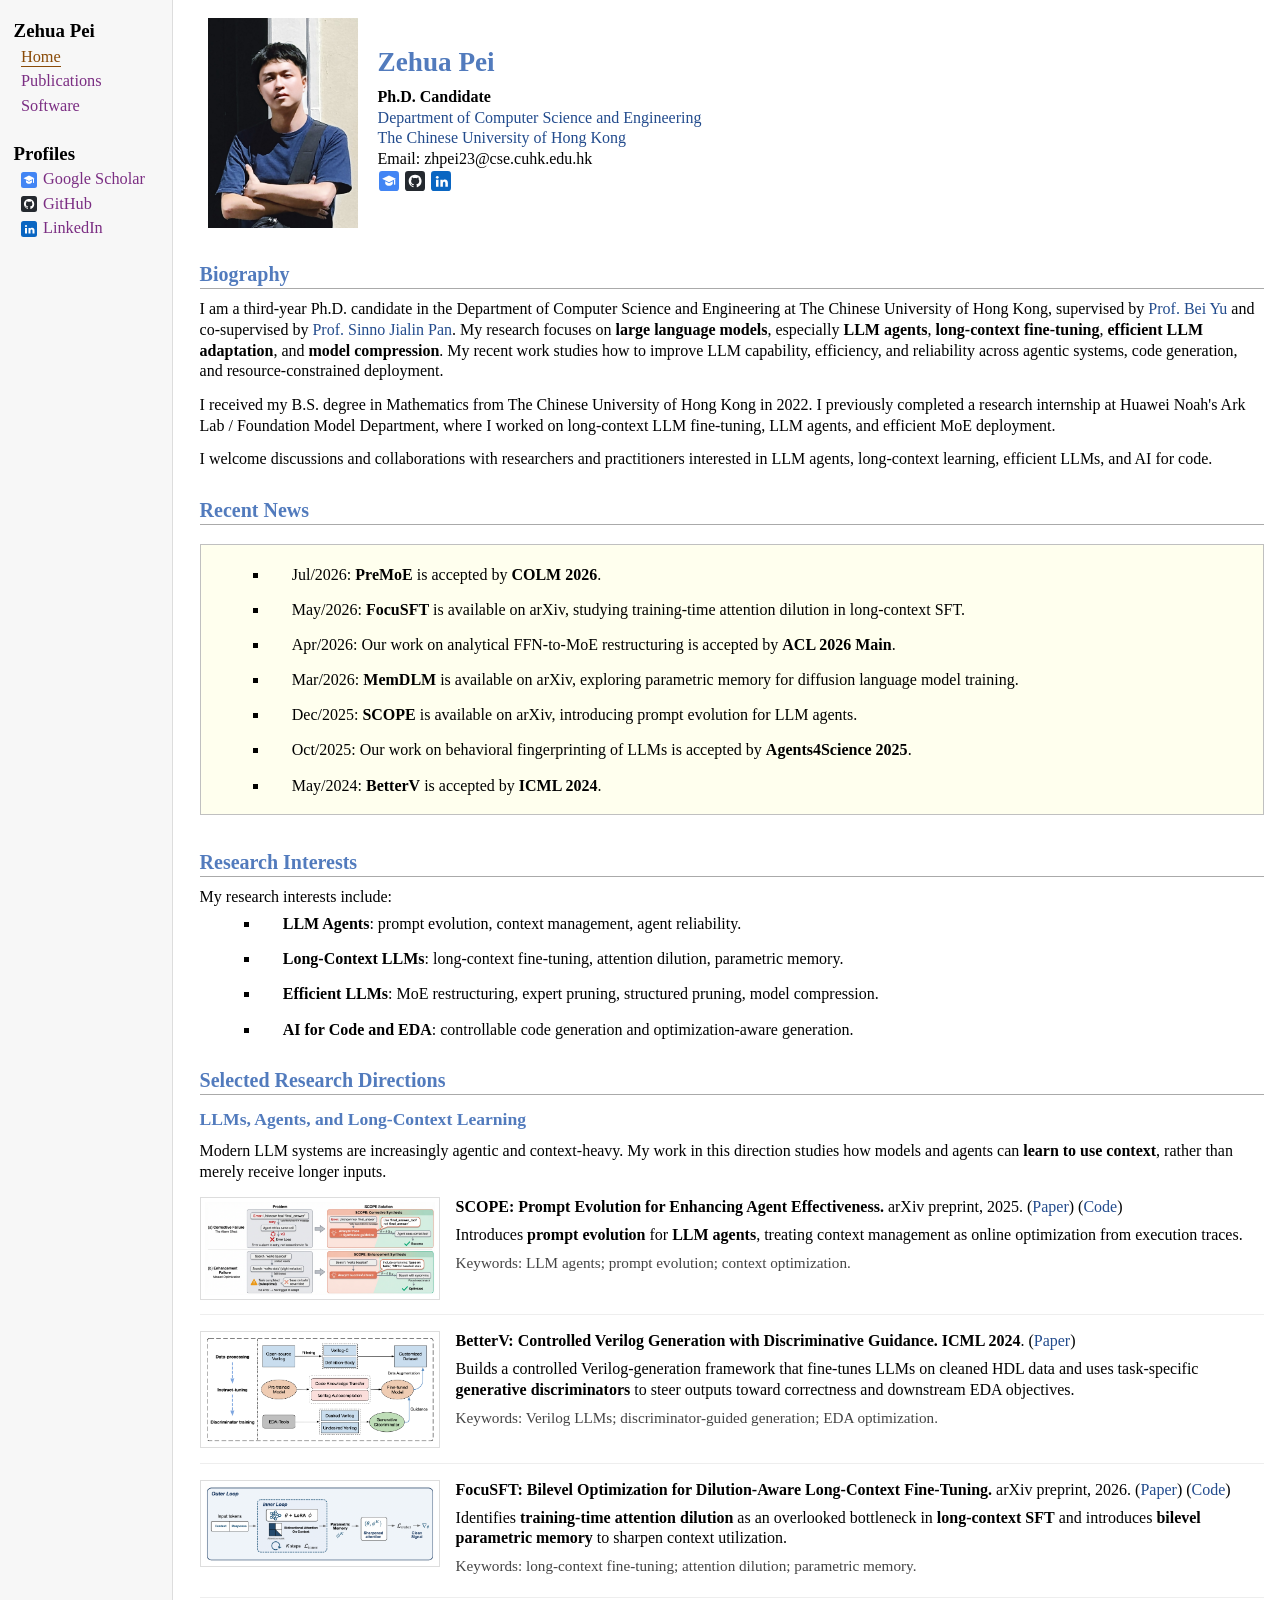
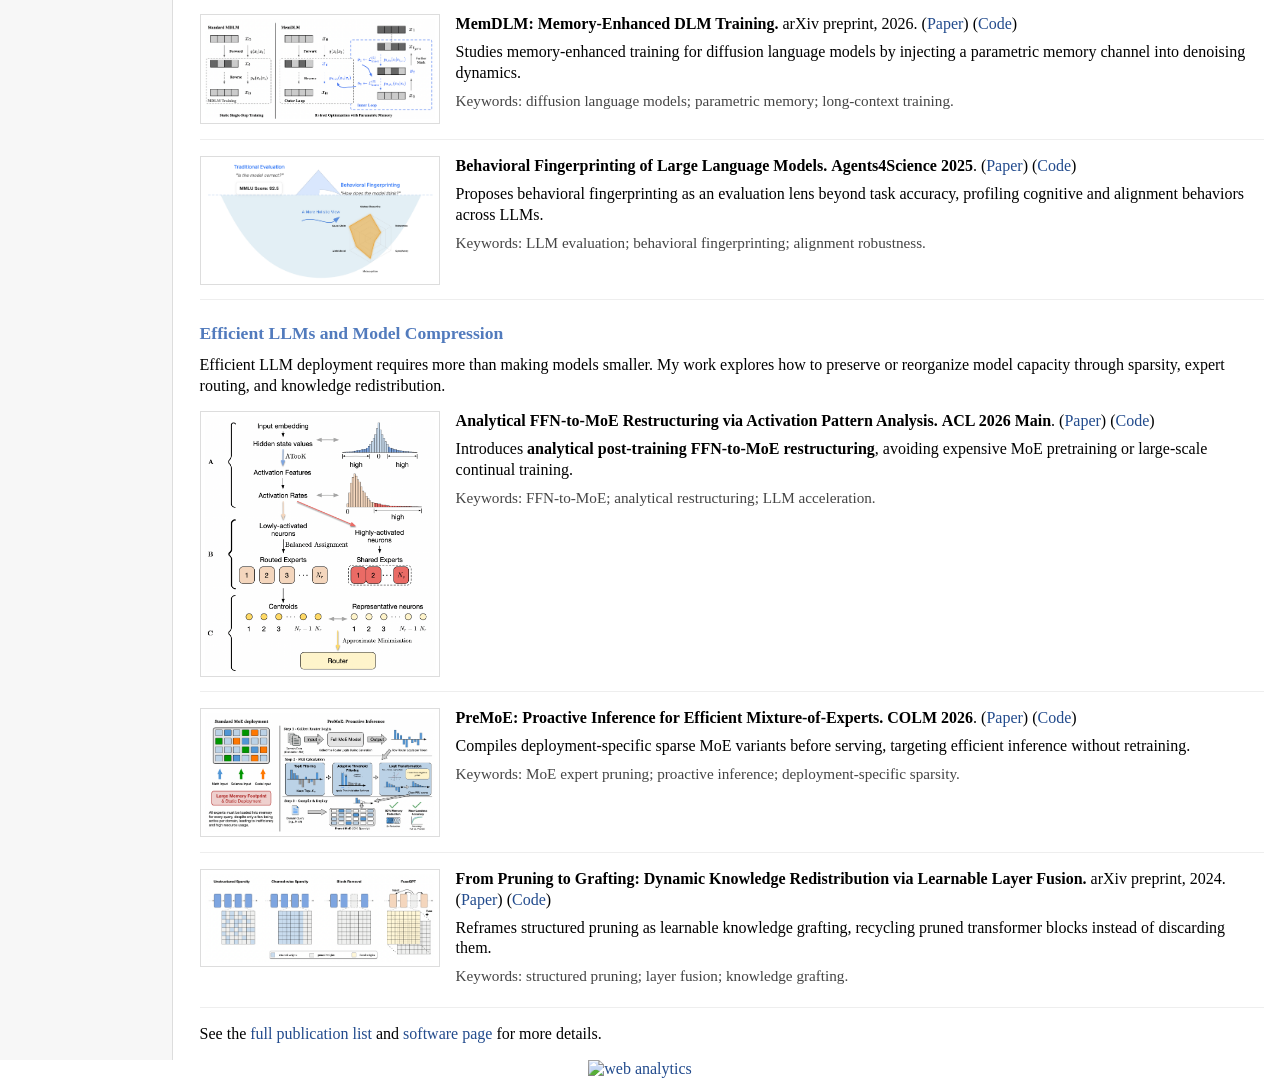
==== index.html @ 246cf24e "Update PreMoE COLM acceptance and bio" ====
<!DOCTYPE html PUBLIC "-//W3C//DTD XHTML 1.1//EN"
  "http://www.w3.org/TR/xhtml11/DTD/xhtml11.dtd">
<html xmlns="http://www.w3.org/1999/xhtml" xml:lang="en">
<head>
<meta name="generator" content="jemdoc, see http://jemdoc.jaboc.net/" />
<meta name="keywords" content="Zehua Pei, CUHK-CSE" />
<meta name="description" content="Zehua Pei's Homepage, CUHK-CSE" />
<meta http-equiv="Content-Type" content="text/html;charset=utf-8" />
<link rel="stylesheet" href="jemdoc.css" type="text/css" />
<link rel="shortcut icon" href="cuhk_logo.png" />
<link rel="stylesheet" href="css/jemdoc.css" type="text/css" />
<link rel="stylesheet" href="css/jemdoc2.css" type="text/css" />
<link rel="stylesheet" href="css/myMiddle.css" type="text/css" />
<script src="profile-links.js" type="text/javascript"></script>
<title>Zehua Pei - The Chinese University of Hong Kong</title>
</head>
<body>
<table summary="Table for page layout." id="tlayout">
<tr valign="top">
<td id="layout-menu">
<div class="menu-category">Zehua Pei</div>
<div class="menu-item"><a href="index.html" class="current">Home</a></div>
<div class="menu-item"><a href="publications.html">Publications</a></div>
<div class="menu-item"><a href="software.html">Software</a></div>
<div class="menu-category">Profiles</div>
<div class="menu-item"><a href="https://scholar.google.com/citations?user=FjZurHkAAAAJ">Google&nbsp;Scholar</a></div>
<div class="menu-item"><a href="https://github.com/JarvisPei">GitHub</a></div>
<div class="menu-item"><a href="https://www.linkedin.com/in/zehua-pei-4798a21a7/">LinkedIn</a></div>
</td>
<td id="layout-content">
<table class="imgtable"><tr><td>
<img src="zehua.jpg" alt="" width="150px" />&nbsp;</td>
<td align="left"><p><span class="profile-name">Zehua Pei</span> <br />
<b>Ph.D. Candidate</b> <br /> 
<a href="https://www.cse.cuhk.edu.hk/">Department of Computer Science and Engineering</a> <br />
<a href="https://www.cuhk.edu.hk/">The Chinese University of Hong Kong</a> <br />
Email: zhpei23@cse.cuhk.edu.hk <br />
<a href="https://scholar.google.com/citations?user=FjZurHkAAAAJ">Google Scholar</a> <a href="https://github.com/JarvisPei">GitHub</a> <a href="https://www.linkedin.com/in/zehua-pei-4798a21a7/">LinkedIn</a></p>
</td></tr></table>
<h2>Biography</h2>
<p>I am a third-year Ph.D. candidate in the Department of Computer Science and Engineering at The Chinese University of Hong Kong, supervised by <a href="https://www.cse.cuhk.edu.hk/~byu/index.html">Prof. Bei Yu</a> and co-supervised by <a href="https://www.cse.cuhk.edu.hk/~sinnopan/">Prof. Sinno Jialin Pan</a>. My research focuses on <b>large language models</b>, especially <b>LLM agents</b>, <b>long-context fine-tuning</b>, <b>efficient LLM adaptation</b>, and <b>model compression</b>. My recent work studies how to improve LLM capability, efficiency, and reliability across agentic systems, code generation, and resource-constrained deployment.</p>
<p>I received my B.S. degree in Mathematics from The Chinese University of Hong Kong in 2022. I previously completed a research internship at Huawei Noah's Ark Lab / Foundation Model Department, where I worked on long-context LLM fine-tuning, LLM agents, and efficient MoE deployment.</p>
<p>I welcome discussions and collaborations with researchers and practitioners interested in LLM agents, long-context learning, efficient LLMs, and AI for code.</p>
<h2>Recent News</h2>
<div class="infoblock">
<div class="blockcontent">
<ul>
<li><p>Jul/2026: <b>PreMoE</b> is accepted by <b>COLM 2026</b>.</p>
</li>
<li><p>May/2026: <b>FocuSFT</b> is available on arXiv, studying training-time attention dilution in long-context SFT.</p>
</li>
<li><p>Apr/2026: Our work on analytical FFN-to-MoE restructuring is accepted by <b>ACL 2026 Main</b>.</p>
</li>
<li><p>Mar/2026: <b>MemDLM</b> is available on arXiv, exploring parametric memory for diffusion language model training.</p>
</li>
<li><p>Dec/2025: <b>SCOPE</b> is available on arXiv, introducing prompt evolution for LLM agents.</p>
</li>
<li><p>Oct/2025: Our work on behavioral fingerprinting of LLMs is accepted by <b>Agents4Science 2025</b>.</p>
</li>
<li><p>May/2024: <b>BetterV</b> is accepted by <b>ICML 2024</b>.</p>
</li>
</ul>
</div></div>
<h2>Research Interests</h2>
<p>My research interests include:</p>
<ul>
<li><p><b>LLM Agents</b>: prompt evolution, context management, agent reliability.</p>
</li>
<li><p><b>Long-Context LLMs</b>: long-context fine-tuning, attention dilution, parametric memory.</p>
</li>
<li><p><b>Efficient LLMs</b>: MoE restructuring, expert pruning, structured pruning, model compression.</p>
</li>
<li><p><b>AI for Code and EDA</b>: controllable code generation and optimization-aware generation.</p>
</li>
</ul>
<h2>Selected Research Directions</h2>
<h3>LLMs, Agents, and Long-Context Learning</h3>
<p>Modern LLM systems are increasingly agentic and context-heavy. My work in this direction studies how models and agents can <b>learn to use context</b>, rather than merely receive longer inputs.</p>
<div class="paper-card">
  <div class="paper-figure"><img src="figures/SCOPE.png" alt="SCOPE overview" /></div>
  <div class="paper-text">
    <p><strong>SCOPE: Prompt Evolution for Enhancing Agent Effectiveness.</strong> arXiv preprint, 2025. (<a href="https://arxiv.org/abs/2512.15374">Paper</a>) (<a href="https://github.com/JarvisPei/SCOPE">Code</a>)</p>
    <p>Introduces <strong>prompt evolution</strong> for <strong>LLM agents</strong>, treating context management as online optimization from execution traces.</p>
    <p class="paper-keywords">Keywords: LLM agents; prompt evolution; context optimization.</p>
  </div>
</div>
<div class="paper-card">
  <div class="paper-figure"><img src="figures/BetterV.png" alt="BetterV framework" /></div>
  <div class="paper-text">
    <p><strong>BetterV: Controlled Verilog Generation with Discriminative Guidance.</strong> <strong>ICML 2024</strong>. (<a href="https://arxiv.org/abs/2402.03375">Paper</a>)</p>
    <p>Builds a controlled Verilog-generation framework that fine-tunes LLMs on cleaned HDL data and uses task-specific <strong>generative discriminators</strong> to steer outputs toward correctness and downstream EDA objectives.</p>
    <p class="paper-keywords">Keywords: Verilog LLMs; discriminator-guided generation; EDA optimization.</p>
  </div>
</div>
<div class="paper-card">
  <div class="paper-figure"><img src="figures/FocuSFT.png" alt="FocuSFT method" /></div>
  <div class="paper-text">
    <p><strong>FocuSFT: Bilevel Optimization for Dilution-Aware Long-Context Fine-Tuning.</strong> arXiv preprint, 2026. (<a href="https://arxiv.org/abs/2605.09932">Paper</a>) (<a href="https://github.com/JarvisPei/FocuSFT">Code</a>)</p>
    <p>Identifies <strong>training-time attention dilution</strong> as an overlooked bottleneck in <strong>long-context SFT</strong> and introduces <strong>bilevel parametric memory</strong> to sharpen context utilization.</p>
    <p class="paper-keywords">Keywords: long-context fine-tuning; attention dilution; parametric memory.</p>
  </div>
</div>
<div class="paper-card">
  <div class="paper-figure"><img src="figures/MemDLM.png" alt="MemDLM framework" /></div>
  <div class="paper-text">
    <p><strong>MemDLM: Memory-Enhanced DLM Training.</strong> arXiv preprint, 2026. (<a href="https://arxiv.org/abs/2603.22241">Paper</a>) (<a href="https://github.com/JarvisPei/MemDLM">Code</a>)</p>
    <p>Studies memory-enhanced training for diffusion language models by injecting a parametric memory channel into denoising dynamics.</p>
    <p class="paper-keywords">Keywords: diffusion language models; parametric memory; long-context training.</p>
  </div>
</div>
<div class="paper-card">
  <div class="paper-figure"><img src="figures/Behavioral.png" alt="Behavioral fingerprinting" /></div>
  <div class="paper-text">
    <p><strong>Behavioral Fingerprinting of Large Language Models.</strong> <strong>Agents4Science 2025</strong>. (<a href="https://arxiv.org/abs/2509.04504">Paper</a>) (<a href="https://github.com/JarvisPei/Behavioral-Fingerprinting">Code</a>)</p>
    <p>Proposes behavioral fingerprinting as an evaluation lens beyond task accuracy, profiling cognitive and alignment behaviors across LLMs.</p>
    <p class="paper-keywords">Keywords: LLM evaluation; behavioral fingerprinting; alignment robustness.</p>
  </div>
</div>
<h3>Efficient LLMs and Model Compression</h3>
<p>Efficient LLM deployment requires more than making models smaller. My work explores how to preserve or reorganize model capacity through sparsity, expert routing, and knowledge redistribution.</p>
<div class="paper-card">
  <div class="paper-figure"><img src="figures/CMoE.png" alt="CMoE restructuring" /></div>
  <div class="paper-text">
    <p><strong>Analytical FFN-to-MoE Restructuring via Activation Pattern Analysis.</strong> <strong>ACL 2026 Main</strong>. (<a href="https://arxiv.org/abs/2502.04416">Paper</a>) (<a href="https://github.com/JarvisPei/CMoE">Code</a>)</p>
    <p>Introduces <strong>analytical post-training FFN-to-MoE restructuring</strong>, avoiding expensive MoE pretraining or large-scale continual training.</p>
    <p class="paper-keywords">Keywords: FFN-to-MoE; analytical restructuring; LLM acceleration.</p>
  </div>
</div>
<div class="paper-card">
  <div class="paper-figure"><img src="figures/PreMoE.png" alt="PreMoE proactive inference" /></div>
  <div class="paper-text">
    <p><strong>PreMoE: Proactive Inference for Efficient Mixture-of-Experts.</strong> <strong>COLM 2026</strong>. (<a href="https://arxiv.org/abs/2505.17639">Paper</a>) (<a href="https://github.com/JarvisPei/PreMoE">Code</a>)</p>
    <p>Compiles deployment-specific sparse MoE variants before serving, targeting efficient inference without retraining.</p>
    <p class="paper-keywords">Keywords: MoE expert pruning; proactive inference; deployment-specific sparsity.</p>
  </div>
</div>
<div class="paper-card">
  <div class="paper-figure"><img src="figures/FuseGPT.png" alt="FuseGPT layer fusion" /></div>
  <div class="paper-text">
    <p><strong>From Pruning to Grafting: Dynamic Knowledge Redistribution via Learnable Layer Fusion.</strong> arXiv preprint, 2024. (<a href="https://arxiv.org/abs/2411.14507">Paper</a>) (<a href="https://github.com/JarvisPei/FuseGPT">Code</a>)</p>
    <p>Reframes structured pruning as learnable knowledge grafting, recycling pruned transformer blocks instead of discarding them.</p>
    <p class="paper-keywords">Keywords: structured pruning; layer fusion; knowledge grafting.</p>
  </div>
</div>
<p>See the <a href="publications.html">full publication list</a> and <a href="software.html">software page</a> for more details.</p>
</td>
</tr>
</table>
<a title="web analytics" href="http://statcounter.com/"target="_blank"><img
src="https://c.statcounter.com/13180237/0/e33f6be1/0/" alt="web
analytics" style="border:none;"></a>
</body>
</html>
---- jemdoc.css ----
/* Default css file for jemdoc. */

table#tlayout {
    border: none;
    border-collapse: separate;
    background: white;
}

body {
	background: white;
	font-family: Georgia, serif;
	padding-bottom: 8px;
	margin: 0;
}

#layout-menu {
	background: #f6f6f6;
	border: 1px solid #dddddd;
	padding-top: 0.5em;
	padding-left: 8px;
	padding-right: 8px;
	font-size: 1.0em;
	width: auto;
	white-space: nowrap;
    text-align: left;
    vertical-align: top;
}

#layout-menu td {
	background: #f4f4f4;
    vertical-align: top;
}

#layout-content {
	padding-top: 1.0em;
	padding-left: 1.0em;
	padding-right: 1.0em;
    border: none;
    background: white;
    text-align: left;
    vertical-align: top;
}

#layout-menu a {
	line-height: 1.5em;
	margin-left: 0.5em;
}

tt {
    background: #ffffdd;
}

pre, tt {
	font-size: 90%;
	font-family: monaco, monospace;
}

a, a > tt {
	color: #224b8d;
	text-decoration: none;
}

/*
a:hover {
	border-bottom: 1px gray dotted;
}
*/

#layout-menu a.current:link, #layout-menu a.current:visited {
	color: #022b6d;
	border-bottom: 1px gray solid;
}
#layout-menu a:link, #layout-menu a:visited, #layout-menu a:hover {
	color: #527bbd;
	text-decoration: none;
}
#layout-menu a:hover {
	text-decoration: none;
}

div.menu-category {
	/*border-bottom: 1px solid gray;*/
	margin-top: 0.8em;
	padding-top: 0.2em;
	padding-bottom: 0.1em;
	font-weight: bold;
}

div.menu-item {
	padding-left: 16px;
	text-indent: -16px;
}

div#toptitle {
	padding-bottom: 0.2em;
	margin-bottom: 1.5em;
	border-bottom: 3px double gray;
}

/* Reduce space if we begin the page with a title. */
div#toptitle + h2, div#toptitle + h3 {
	margin-top: -0.7em;
}

div#subtitle {
	margin-top: 0.0em;
	margin-bottom: 0.0em;
	padding-top: 0em;
	padding-bottom: 0.1em;
}

em {
	font-style: italic;
}

strong {
	font-weight: bold;
}


h1, h2, h3 {
	color: #527bbd;
	margin-top: 0.7em;
	margin-bottom: 0.3em;
	padding-bottom: 0.2em;
	line-height: 1.0;
	padding-top: 0.5em;
	border-bottom: 1px solid #aaaaaa;
}

h1 {
	font-size: 165%;
}

h2 {
	padding-top: 0.8em;
	font-size: 125%;
}

h2 + h3 {
    padding-top: 0.2em;
}

h3 {
	font-size: 110%;
	border-bottom: none;
}

p {
	margin-top: 0.0em;
	margin-bottom: 0.8em;
	padding: 0;
	line-height: 1.3;
}

pre {
	padding: 0;
	margin: 0;
}

div#footer {
	font-size: small;
	border-top: 1px solid #c0c0c0;
	padding-top: 0.1em;
	margin-top: 4.0em;
	color: #c0c0c0;
}

div#footer a {
	color: #80a0b0;
}

div#footer-text {
	float: left;
	padding-bottom: 8px;
}

ul, ol, dl {
	margin-top: 0.2em;
	padding-top: 0;
	margin-bottom: 0.8em;
}

dt {
	margin-top: 0.5em;
	margin-bottom: 0;
}

dl {
	margin-left: 20px;
}

dd {
	color: #222222;
}

dd > *:first-child {
	margin-top: 0;
}

ul {
	list-style-position: outside;
	list-style-type: square;
}

p + ul, p + ol {
	margin-top: -0.5em;
}

li ul, li ol {
	margin-top: -0.3em;
}

ol {
	list-style-position: outside;
	list-style-type: decimal;
}

li p, dd p {
	margin-bottom: 0.3em;
}


ol ol {
	list-style-type: lower-alpha;
}

ol ol ol {
	list-style-type: lower-roman;
}

p + div.codeblock {
	margin-top: -0.6em;
}

div.codeblock, div.infoblock {
	margin-right: 0%;
	margin-top: 1.2em;
	margin-bottom: 1.3em;
}

div.blocktitle {
	font-weight: bold;
	color: #cd7b62;
	margin-top: 1.2em;
	margin-bottom: 0.1em;
}

div.blockcontent {
	border: 1px solid silver;
	padding: 0.3em 0.5em;
}

div.infoblock > div.blockcontent {
	background: #ffffee;
}

div.blockcontent p + ul, div.blockcontent p + ol {
	margin-top: 0.4em;
}

div.infoblock p {
	margin-bottom: 0em;
}

div.infoblock li p, div.infoblock dd p {
	margin-bottom: 0.5em;
}

div.infoblock p + p {
	margin-top: 0.8em;
}

div.codeblock > div.blockcontent {
	background: #f6f6f6;
}

span.pycommand {
	color: #000070;
}

span.statement {
	color: #008800;
}
span.builtin {
	color: #000088;
}
span.special {
	color: #990000;
}
span.operator {
	color: #880000;
}
span.error {
	color: #aa0000;
}
span.comment, span.comment > *, span.string, span.string > * {
	color: #606060;
}

@media print {
	#layout-menu { display: none; }
}

#fwtitle {
	margin: 2px;
}

#fwtitle #toptitle {
	padding-left: 0.5em;
	margin-bottom: 0.5em;
}

#layout-content h1:first-child, #layout-content h2:first-child, #layout-content h3:first-child {
	margin-top: -0.7em;
}

div#toptitle h1, #layout-content div#toptitle h1 {
	margin-bottom: 0.0em;
	padding-bottom: 0.1em;
	padding-top: 0;
	margin-top: 0.5em;
	border-bottom: none;
}

img.eq {
	padding: 0;
	padding-left: 0.1em;
	padding-right: 0.1em;
	margin: 0;
}

img.eqwl {
	padding-left: 2em;
	padding-top: 0.6em;
	padding-bottom: 0.2em;
	margin: 0;
}

table {
    #border: 2px solid black;
    border-collapse: collapse;
}

td {
    padding: 2px;
    padding-left: 0.5em;
    padding-right: 0.5em;
#   text-align: center;
    text-align: left;
    border: 1px solid gray;
}

table + table {
    margin-top: 1em;
}

tr.heading {
    font-weight: bold;
    border-bottom: 2px solid black;
}

img {
    border: none;
}

table.imgtable, table.imgtable td {
    border: none;
    text-align: left;
}
---- css/jemdoc.css ----
/* Default css file for jemdoc. */

table#tlayout {
    border: none;
    border-collapse: separate;
    background: white;
}

body {
	background: white;
	font-family: Georgia, serif;
	padding-bottom: 8px;
	margin: 0;
}

#layout-menu {
	background: #f6f6f6;
	border: 1px solid #dddddd;
	padding-top: 0.5em;
	padding-left: 8px;
	padding-right: 8px;
	font-size: 1.0em;
	width: auto;
	white-space: nowrap;
    text-align: left;
    vertical-align: top;
}

#layout-menu td {
	background: #f4f4f4;
    vertical-align: top;
}

#layout-content {
	padding-top: 1.0em;
	padding-left: 1.0em;
	padding-right: 1.0em;
    border: none;
    background: white;
    text-align: left;
    vertical-align: top;
}

#layout-menu a {
	line-height: 1.5em;
	margin-left: 0.5em;
}

tt {
    background: #ffffdd;
}

pre, tt {
	font-size: 90%;
	font-family: monaco, monospace;
}

a, a > tt {
	color: #224b8d;
	text-decoration: none;
}

/*
a:hover {
	border-bottom: 1px gray dotted;
}
*/

#layout-menu a.current:link, #layout-menu a.current:visited {
	color: #022b6d;
	border-bottom: 1px gray solid;
}
#layout-menu a:link, #layout-menu a:visited, #layout-menu a:hover {
	color: #527bbd;
	text-decoration: none;
}
#layout-menu a:hover {
	text-decoration: none;
}

div.menu-category {
	/*border-bottom: 1px solid gray;*/
	margin-top: 0.8em;
	padding-top: 0.2em;
	padding-bottom: 0.1em;
	font-weight: bold;
}

div.menu-item {
	padding-left: 16px;
	text-indent: -16px;
}

div#toptitle {
	padding-bottom: 0.2em;
	margin-bottom: 1.5em;
	border-bottom: 3px double gray;
}

/* Reduce space if we begin the page with a title. */
div#toptitle + h2, div#toptitle + h3 {
	margin-top: -0.7em;
}

div#subtitle {
	margin-top: 0.0em;
	margin-bottom: 0.0em;
	padding-top: 0em;
	padding-bottom: 0.1em;
}

em {
	font-style: italic;
}

strong {
	font-weight: bold;
}


h1, h2, h3 {
	color: #527bbd;
	margin-top: 0.7em;
	margin-bottom: 0.3em;
	padding-bottom: 0.2em;
	line-height: 1.0;
	padding-top: 0.5em;
	border-bottom: 1px solid #aaaaaa;
}

h1 {
	font-size: 165%;
}

h2 {
	padding-top: 0.8em;
	font-size: 125%;
}

h2 + h3 {
    padding-top: 0.2em;
}

h3 {
	font-size: 110%;
	border-bottom: none;
}

p {
	margin-top: 0.0em;
	margin-bottom: 0.8em;
	padding: 0;
	line-height: 1.3;
}

pre {
	padding: 0;
	margin: 0;
}

div#footer {
	font-size: small;
	border-top: 1px solid #c0c0c0;
	padding-top: 0.1em;
	margin-top: 4.0em;
	color: #c0c0c0;
}

div#footer a {
	color: #80a0b0;
}

div#footer-text {
	float: left;
	padding-bottom: 8px;
}

ul, ol, dl {
	margin-top: 0.2em;
	padding-top: 0;
	margin-bottom: 0.8em;
}

dt {
	margin-top: 0.5em;
	margin-bottom: 0;
}

dl {
	margin-left: 20px;
}

dd {
	color: #222222;
}

dd > *:first-child {
	margin-top: 0;
}

ul {
	list-style-position: outside;
	list-style-type: square;
}

p + ul, p + ol {
	margin-top: -0.5em;
}

li ul, li ol {
	margin-top: -0.3em;
}

ol {
	list-style-position: outside;
	list-style-type: decimal;
}

li p, dd p {
	margin-bottom: 0.3em;
}


ol ol {
	list-style-type: lower-alpha;
}

ol ol ol {
	list-style-type: lower-roman;
}

p + div.codeblock {
	margin-top: -0.6em;
}

div.codeblock, div.infoblock {
	margin-right: 0%;
	margin-top: 1.2em;
	margin-bottom: 1.3em;
}

div.blocktitle {
	font-weight: bold;
	color: #cd7b62;
	margin-top: 1.2em;
	margin-bottom: 0.1em;
}

div.blockcontent {
	border: 1px solid silver;
	padding: 0.3em 0.5em;
}

div.infoblock > div.blockcontent {
	background: #ffffee;
}

div.blockcontent p + ul, div.blockcontent p + ol {
	margin-top: 0.4em;
}

div.infoblock p {
	margin-bottom: 0em;
}

div.infoblock li p, div.infoblock dd p {
	margin-bottom: 0.5em;
}

div.infoblock p + p {
	margin-top: 0.8em;
}

div.codeblock > div.blockcontent {
	background: #f6f6f6;
}

span.pycommand {
	color: #000070;
}

span.statement {
	color: #008800;
}
span.builtin {
	color: #000088;
}
span.special {
	color: #990000;
}
span.operator {
	color: #880000;
}
span.error {
	color: #aa0000;
}
span.comment, span.comment > *, span.string, span.string > * {
	color: #606060;
}

@media print {
	#layout-menu { display: none; }
}

#fwtitle {
	margin: 2px;
}

#fwtitle #toptitle {
	padding-left: 0.5em;
	margin-bottom: 0.5em;
}

#layout-content h1:first-child, #layout-content h2:first-child, #layout-content h3:first-child {
	margin-top: -0.7em;
}

div#toptitle h1, #layout-content div#toptitle h1 {
	margin-bottom: 0.0em;
	padding-bottom: 0.1em;
	padding-top: 0;
	margin-top: 0.5em;
	border-bottom: none;
}

img.eq {
	padding: 0;
	padding-left: 0.1em;
	padding-right: 0.1em;
	margin: 0;
}

img.eqwl {
	padding-left: 2em;
	padding-top: 0.6em;
	padding-bottom: 0.2em;
	margin: 0;
}

table {
    #border: 2px solid black;
    border-collapse: collapse;
}

td {
    padding: 2px;
    padding-left: 0.5em;
    padding-right: 0.5em;
#   text-align: center;
    text-align: left;
    border: 1px solid gray;
}

table + table {
    margin-top: 1em;
}

tr.heading {
    font-weight: bold;
    border-bottom: 2px solid black;
}

img {
    border: none;
}

table.imgtable, table.imgtable td {
    border: none;
    text-align: left;
}
---- css/jemdoc2.css ----
/* Default css file for jemdoc. */

table#tlayout {
    border: none;
    border-collapse: separate;
    background: white;
}
/*
body {
	background: white;
	padding-bottom: 8px;
	margin: 0;
}
*/
html {
  background-color: #eeeeee; 
}

body { 
  font-family: Georgia, serif;
  color: #000;
  background-color: #ffffff; 
  text-align:left; /* for IE */
  margin-top: 30px; 
  margin-bottom: 30px;
  margin-left: auto;
  margin-right: auto;
  padding-left:  50px;
  padding-right: 50px;
  padding-top: 10px;
  padding-bottom: 30px;
  max-width: 1050px;
}

#layout-menu {
	background: #f6f6f6;
	border: 1px solid #dddddd;
	padding-top: 0.5em;
	padding-left: 8px;
	padding-right: 8px;
	font-size: 1.0em;
	width: auto;
	white-space: nowrap;
    text-align: left;
    vertical-align: top;
}

#layout-menu td {
	background: #f4f4f4;
    vertical-align: top;
}

#layout-content {
	padding-top: 0.0em;
	padding-left: 1.0em;
	padding-right: 1.0em;
    border: none;
    background: white;
    text-align: left;
    vertical-align: top;
}

#layout-menu a {
	line-height: 1.5em;
	margin-left: 0.5em;
}

tt {
    background: #ffffdd;
}

pre, tt {
	font-size: 90%;
	font-family: monaco, monospace;
}

a, a > tt {
	color: #224b8d;
	text-decoration: none;
}

a:hover {
	border-bottom: 1px gray dotted;
}

#layout-menu a.current:link, #layout-menu a.current:visited {
	color: #022b6d;
	border-bottom: 1px gray solid;
}
#layout-menu a:link, #layout-menu a:visited, #layout-menu a:hover {
	color: #527bbd;
	text-decoration: none;
}
#layout-menu a:hover {
	text-decoration: none;
}

div.menu-category {
	border-bottom: 1px solid gray;
	margin-top: 0.8em;
	padding-top: 0.2em;
	padding-bottom: 0.1em;
	font-weight: bold;
}

div.menu-item {
	padding-left: 16px;
	text-indent: -16px;
}

div#toptitle {
	padding-bottom: 0.2em;
	margin-bottom: 1.5em;
	/*border-bottom: 3px double gray;*/
}

/* Reduce space if we begin the page with a title. */
div#toptitle + h2, div#toptitle + h3 {
	margin-top: 0em;
}

div#subtitle {
	margin-top: 0.0em;
	margin-bottom: 0.0em;
	padding-top: 0em;
	padding-bottom: 0.1em;
}

em {
	font-style: italic;
}

strong {
	font-weight: bold;
}


h1, h2, h3 {
	color: #527bbd;
	margin-top: 0.7em;
	margin-bottom: 0.5em;
	padding-bottom: 0.2em;
	line-height: 1.0;
	padding-top: 0.5em;
	border-bottom: 1px solid #aaaaaa;
}

h1 {
	font-size: 165%;
	padding-bottom: 0.3em;
}

h2 {
	padding-top: 0.8em;
	font-size: 125%;
}

h2 + h3 {
    padding-top: 0.2em;
}

h3 {
	font-size: 110%;
	border-bottom: none;
}

p {
	margin-top: 0.0em;
	margin-bottom: 0.8em;
	padding: 0;
	line-height: 1.3;
}

pre {
	padding: 0;
	margin: 0;
}

div#footer {
	font-size: small;
	border-top: 1px solid #c0c0c0;
	padding-top: 0.1em;
	margin-top: 4.0em;
	color: #c0c0c0;
}

div#footer a {
	color: #80a0b0;
}

div#footer-text {
	float: left;
	padding-bottom: 8px;
}

ul, ol, dl {
	margin-top: 0.2em;
	padding-top: 0;
	margin-bottom: 0.8em;
}

dt {
	margin-top: 0.5em;
	margin-bottom: 0;
}

dl {
	margin-left: 20px;
}

dd {
	color: #222222;
}

dd > *:first-child {
	margin-top: 0;
}

ul {
	list-style-position: outside;
	list-style-type: square;
}

p + ul, p + ol {
	margin-top: -0.5em;
}

li {
	margin-top:0.9em;
}

ol {
	list-style-position: outside;
	list-style-type: decimal;
}

li p, dd p {
	margin-bottom: 0.3em;
}


ol ol {
	list-style-type: lower-alpha;
}

ol ol ol {
	list-style-type: lower-roman;
}

p + div.codeblock {
	margin-top: -0.6em;
}

div.codeblock, div.infoblock {
	margin-right: 0%;
	margin-top: 1.2em;
	margin-bottom: 1.3em;
}

div.blocktitle {
	font-weight: bold;
	color: #cd7b62;
	margin-top: 1.2em;
	margin-bottom: 0.1em;
}

div.blockcontent {
	border: 1px solid silver;
	padding: 0.3em 0.5em;
}

div.infoblock > div.blockcontent {
	background: #ffffee;
}

div.blockcontent p + ul, div.blockcontent p + ol {
	margin-top: 0.4em;
}

div.infoblock p {
	margin-bottom: 0em;
}

div.infoblock li p, div.infoblock dd p {
	margin-bottom: 0.5em;
}

div.infoblock p + p {
	margin-top: 0.8em;
}

div.codeblock > div.blockcontent {
	background: #f6f6f6;
}

span.pycommand {
	color: #000070;
}

span.statement {
	color: #008800;
}
span.builtin {
	color: #000088;
}
span.special {
	color: #990000;
}
span.operator {
	color: #880000;
}
span.error {
	color: #aa0000;
}
span.comment, span.comment > *, span.string, span.string > * {
	color: #606060;
}

@media print {
	#layout-menu { display: none; }
}

#fwtitle {
	margin: 2px;
}

#fwtitle #toptitle {
	padding-left: 0.5em;
	margin-bottom: 0.5em;
}

#layout-content h1:first-child, #layout-content h2:first-child, #layout-content h3:first-child {
	margin-top: -0.7em;
}

div#toptitle h1, #layout-content div#toptitle h1 {
	margin-bottom: 0.0em;
	padding-bottom: 0.1em;
	padding-top: 0;
	margin-top: 0.5em;
	border-bottom: none;
}

img.eq {
	padding: 0;
	padding-left: 0.1em;
	padding-right: 0.1em;
	margin: 0;
}

img.eqwl {
	padding-left: 2em;
	padding-top: 0.6em;
	padding-bottom: 0.2em;
	margin: 0;
}

table + table {
    margin-top: 1em;
}

tr.heading {
    font-weight: bold;
    border-bottom: 2px solid black;
}

img {
    border: none;
}

table.imgtable, table.imgtable td {
    border: none;
    text-align: left;
}
---- css/myMiddle.css ----
html {
    background-color: #ffffff; 
  }
  
  img {
    max-width: 100%;
  }
  
  body { 
    font-family: Georgia, serif;
    color: #000;
    background-color: #ffffff; 
    text-align:center; /* for IE */
    margin: 0;
    max-width: none;
    padding: 0;
  }

  table#tlayout {
    width: 100%;
    border-collapse: collapse;
    border-spacing: 0;
  }

  #layout-menu {
    background: #f7f7f7;
    border: none;
    border-right: 1px solid #dddddd;
    padding: 1.0em 0.85em 1.0em 0.85em;
    width: 145px;
    white-space: nowrap;
  }

  #layout-menu td {
    background: #f7f7f7;
  }

  #layout-menu div.menu-category {
    border-bottom: none;
    color: #000000;
    font-size: 1.18em;
    font-weight: bold;
    margin-top: 1.1em;
    padding-bottom: 0.15em;
  }

  #layout-menu div.menu-category:first-child {
    margin-top: 0;
  }

  #layout-menu div.menu-item {
    font-size: 1.02em;
    line-height: 1.35em;
    padding-left: 0.45em;
    text-indent: 0;
  }

  #layout-menu a:link,
  #layout-menu a:visited {
    color: #7b2e83;
    margin-left: 0;
  }

  #layout-menu a.current:link,
  #layout-menu a.current:visited {
    color: #8a4b08;
    border-bottom: 1px solid #8a4b08;
  }

  #layout-menu a[href*="scholar.google.com"],
  #layout-menu a[href="https://github.com/JarvisPei"],
  #layout-menu a[href*="linkedin.com/in/zehua-pei"] {
    background-position: left center;
    background-repeat: no-repeat;
    background-size: 16px 16px;
    display: inline-block;
    padding-left: 1.35em;
  }

  #layout-menu a[href*="scholar.google.com"] {
    background-image: url("../icon-scholar.svg");
  }

  #layout-menu a[href="https://github.com/JarvisPei"] {
    background-image: url("../icon-github.svg");
  }

  #layout-menu a[href*="linkedin.com/in/zehua-pei"] {
    background-image: url("../icon-linkedin.svg");
  }

  table.imgtable a[href*="scholar.google.com"],
  table.imgtable a[href="https://github.com/JarvisPei"],
  table.imgtable a[href*="linkedin.com/in/zehua-pei"] {
    background-position: center;
    background-repeat: no-repeat;
    background-size: 20px 20px;
    display: inline-block;
    font-size: 0;
    height: 22px;
    margin-right: 0.35em;
    vertical-align: middle;
    width: 22px;
  }

  table.imgtable a[href*="scholar.google.com"] {
    background-image: url("../icon-scholar.svg");
  }

  table.imgtable a[href="https://github.com/JarvisPei"] {
    background-image: url("../icon-github.svg");
  }

  table.imgtable a[href*="linkedin.com/in/zehua-pei"] {
    background-image: url("../icon-linkedin.svg");
  }

  .profile-name {
    color: #527bbd;
    display: inline-block;
    font-size: 1.7em;
    font-weight: bold;
    margin-bottom: 0.25em;
  }

  #layout-content {
    padding-left: 1.65em;
    padding-top: 1.0em;
  }

  .paper-card {
    align-items: flex-start;
    border-bottom: 1px solid #eeeeee;
    display: flex;
    gap: 1.0em;
    margin: 0.9em 0 1.0em 0;
    padding-bottom: 0.9em;
  }

  .paper-figure {
    border: 1px solid #dddddd;
    flex: 0 0 230px;
    line-height: 0;
    padding: 4px;
  }

  .paper-figure img {
    display: block;
    width: 100%;
  }

  .paper-text {
    flex: 1;
  }

  .paper-text p {
    margin-bottom: 0.45em;
  }

  .paper-keywords {
    color: #444444;
    font-size: 0.95em;
  }

  @media (max-width: 760px) {
    .paper-card {
      display: block;
    }

    .paper-figure {
      margin-bottom: 0.65em;
      max-width: 320px;
    }
  }
  
  
  *{
     margin:0;
     padding:0;
  }
  
  ul{
    padding-left: 1.4em;
  }
  
  li{
    padding-left: 1.4em;
    margin-left:  2.4em;
  }
  
  
  table#middle{
      margin-left:auto;
      margin-right:auto;
  }
  /*
   *  following is to remove table border
   */
  table#noborder {
      border: none;
  }
  #noborder td {
      padding: 2px;
      padding-left: 0.5em;
      padding-right: 0.5em;
      text-align: left;
      border: none;
  }
  #noborder tr.heading {
      border-bottom: none;
  }
  
  table#noborder-mid {
      border: none;
      margin-left:auto;
      margin-right:auto;
  }
  #noborder-mid td {
      padding: 2px;
      padding-left: 0.5em;
      padding-right: 0.5em;
      text-align: left;
      border: none;
  }
  #noborder-mid tr.heading {
      border-bottom: none;
  }
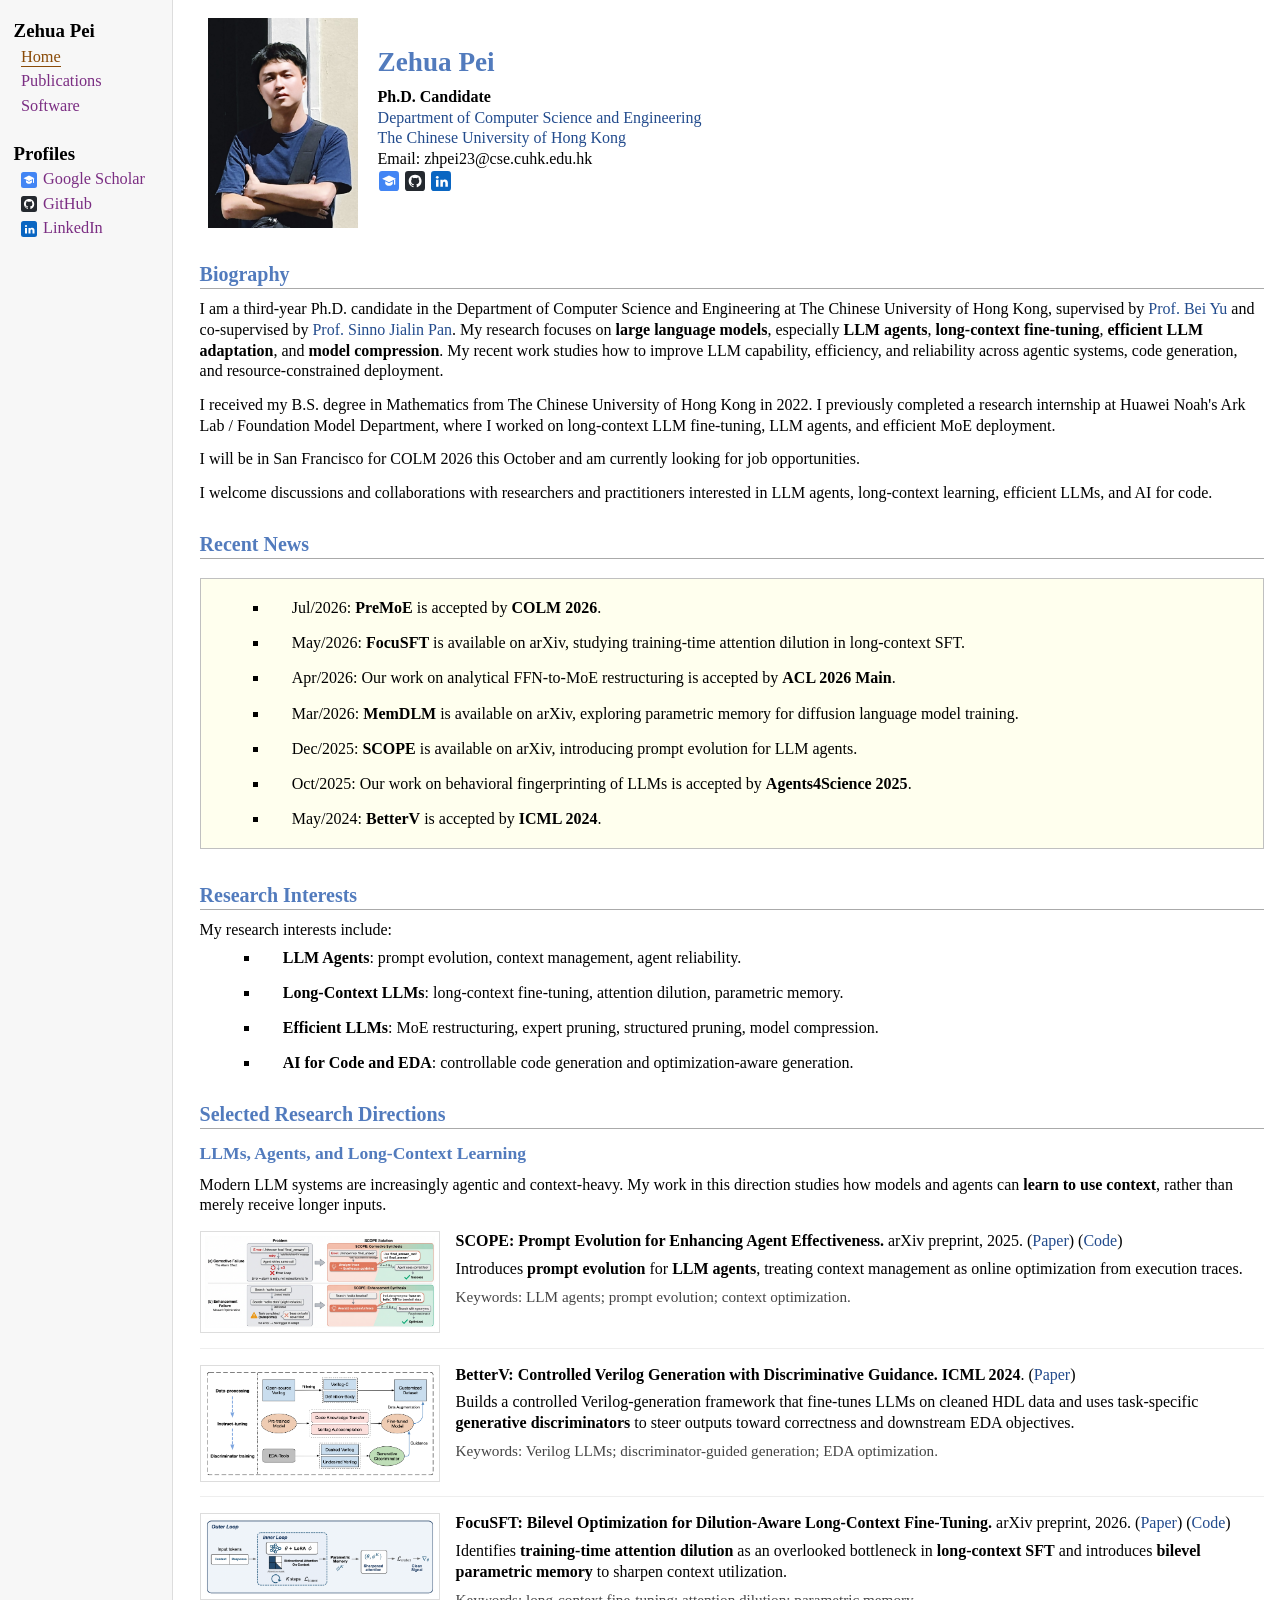
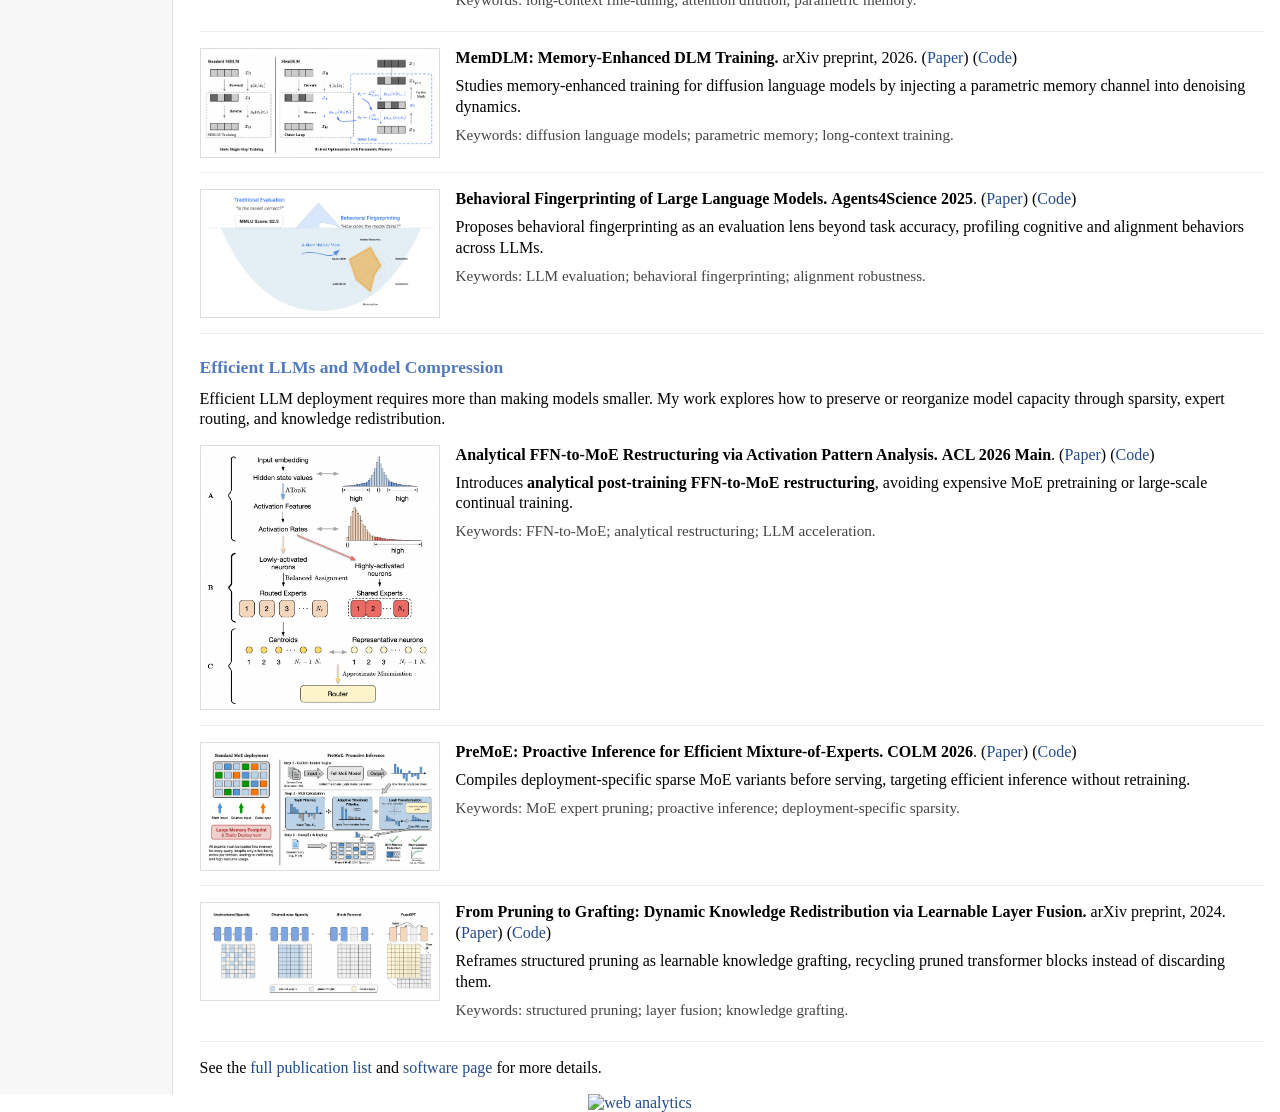
==== commit 9baa4304: "Add COLM travel and job market update" ====
--- a/index.html
+++ b/index.html
@@ -40,6 +40,7 @@
 <h2>Biography</h2>
 <p>I am a third-year Ph.D. candidate in the Department of Computer Science and Engineering at The Chinese University of Hong Kong, supervised by <a href="https://www.cse.cuhk.edu.hk/~byu/index.html">Prof. Bei Yu</a> and co-supervised by <a href="https://www.cse.cuhk.edu.hk/~sinnopan/">Prof. Sinno Jialin Pan</a>. My research focuses on <b>large language models</b>, especially <b>LLM agents</b>, <b>long-context fine-tuning</b>, <b>efficient LLM adaptation</b>, and <b>model compression</b>. My recent work studies how to improve LLM capability, efficiency, and reliability across agentic systems, code generation, and resource-constrained deployment.</p>
 <p>I received my B.S. degree in Mathematics from The Chinese University of Hong Kong in 2022. I previously completed a research internship at Huawei Noah's Ark Lab / Foundation Model Department, where I worked on long-context LLM fine-tuning, LLM agents, and efficient MoE deployment.</p>
+<p>I will be in San Francisco for COLM 2026 this October and am currently looking for job opportunities.</p>
 <p>I welcome discussions and collaborations with researchers and practitioners interested in LLM agents, long-context learning, efficient LLMs, and AI for code.</p>
 <h2>Recent News</h2>
 <div class="infoblock">
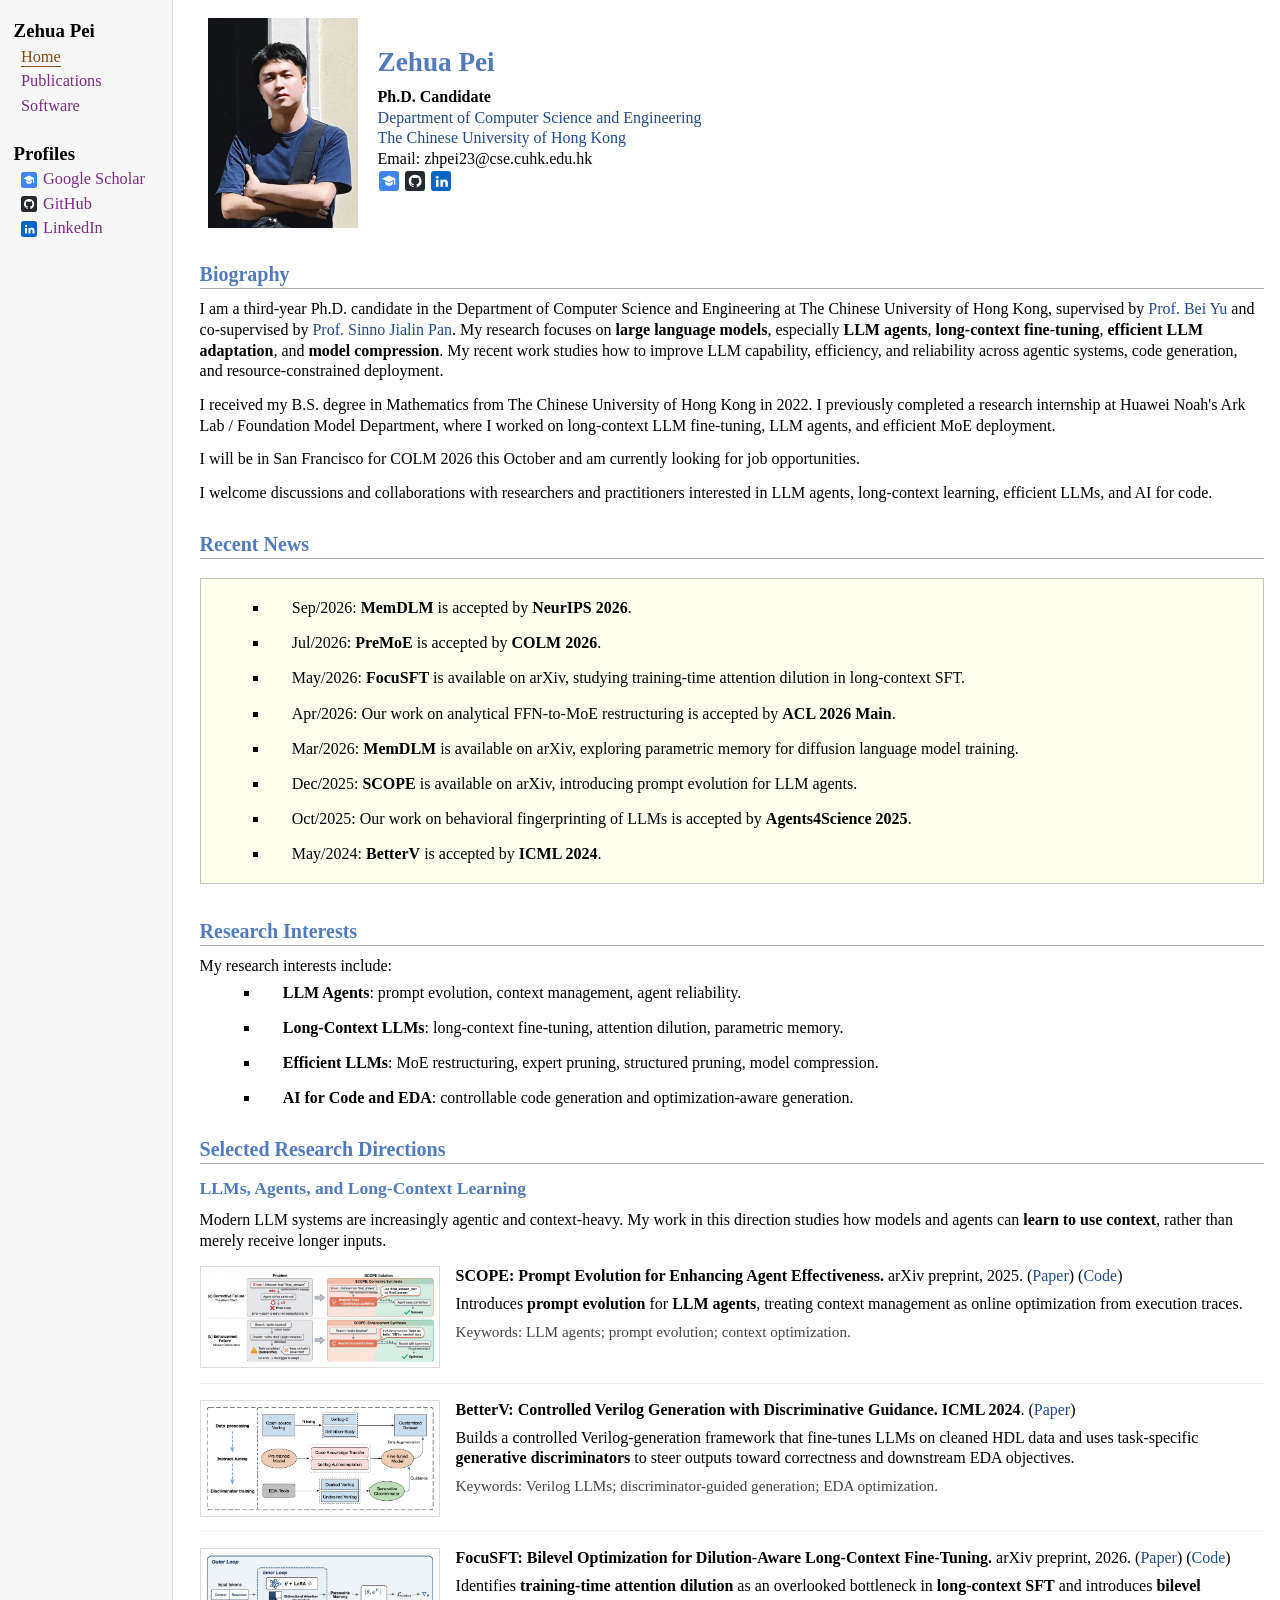
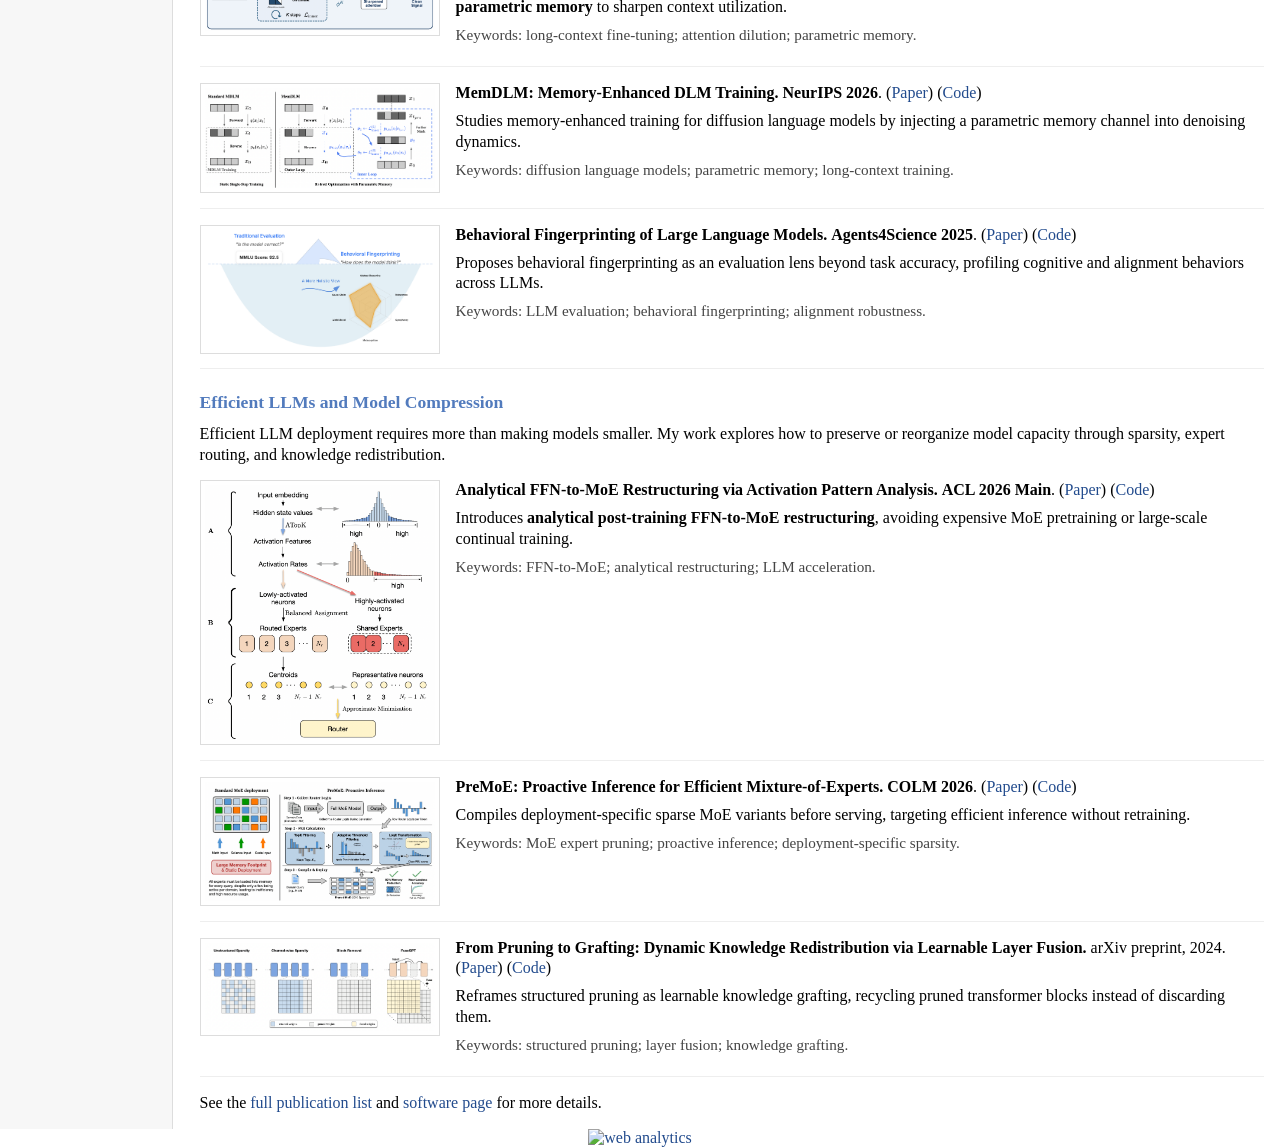
==== commit 7118f30f: "Update MemDLM NeurIPS acceptance" ====
--- a/index.html
+++ b/index.html
@@ -46,6 +46,8 @@
 <div class="infoblock">
 <div class="blockcontent">
 <ul>
+<li><p>Sep/2026: <b>MemDLM</b> is accepted by <b>NeurIPS 2026</b>.</p>
+</li>
 <li><p>Jul/2026: <b>PreMoE</b> is accepted by <b>COLM 2026</b>.</p>
 </li>
 <li><p>May/2026: <b>FocuSFT</b> is available on arXiv, studying training-time attention dilution in long-context SFT.</p>
@@ -104,7 +106,7 @@
 <div class="paper-card">
   <div class="paper-figure"><img src="figures/MemDLM.png" alt="MemDLM framework" /></div>
   <div class="paper-text">
-    <p><strong>MemDLM: Memory-Enhanced DLM Training.</strong> arXiv preprint, 2026. (<a href="https://arxiv.org/abs/2603.22241">Paper</a>) (<a href="https://github.com/JarvisPei/MemDLM">Code</a>)</p>
+    <p><strong>MemDLM: Memory-Enhanced DLM Training.</strong> <strong>NeurIPS 2026</strong>. (<a href="https://arxiv.org/abs/2603.22241">Paper</a>) (<a href="https://github.com/JarvisPei/MemDLM">Code</a>)</p>
     <p>Studies memory-enhanced training for diffusion language models by injecting a parametric memory channel into denoising dynamics.</p>
     <p class="paper-keywords">Keywords: diffusion language models; parametric memory; long-context training.</p>
   </div>
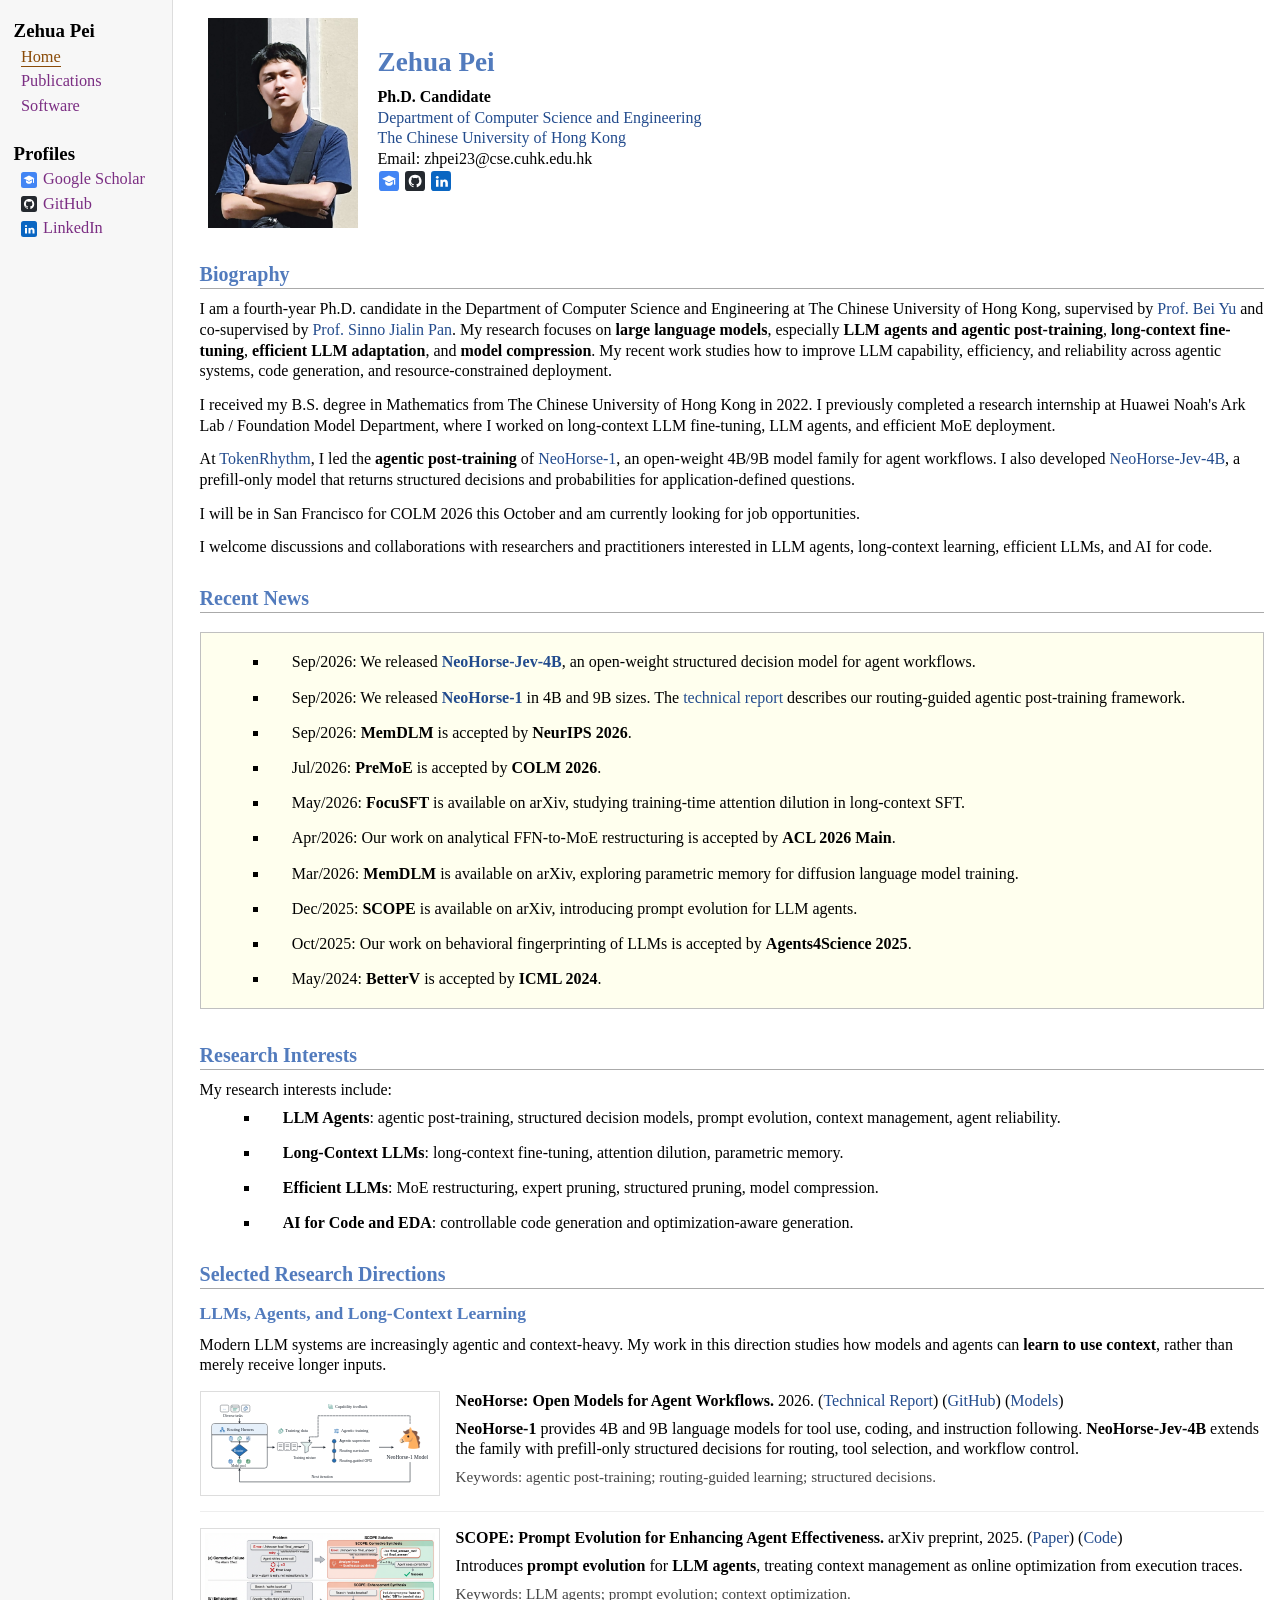
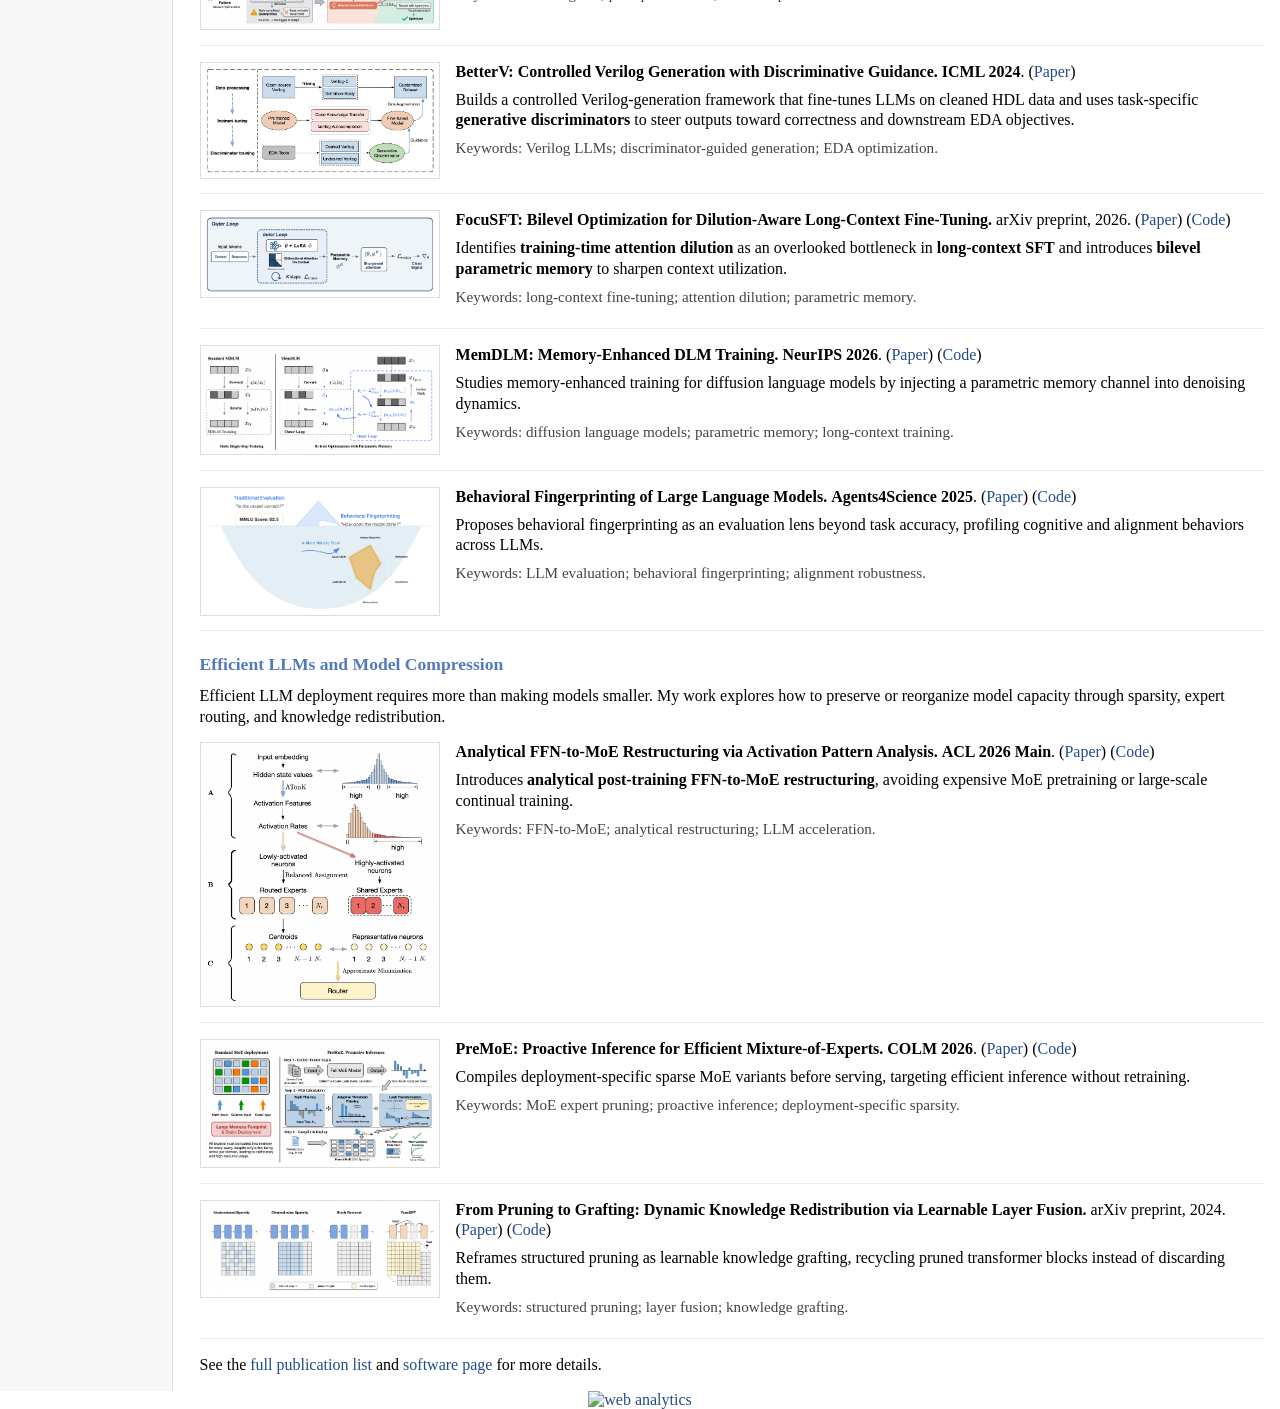
==== commit 7095afa8: "Update NeoHorse projects and fourth-year bio" ====
--- a/index.html
+++ b/index.html
@@ -38,14 +38,19 @@
 <a href="https://scholar.google.com/citations?user=FjZurHkAAAAJ">Google Scholar</a> <a href="https://github.com/JarvisPei">GitHub</a> <a href="https://www.linkedin.com/in/zehua-pei-4798a21a7/">LinkedIn</a></p>
 </td></tr></table>
 <h2>Biography</h2>
-<p>I am a third-year Ph.D. candidate in the Department of Computer Science and Engineering at The Chinese University of Hong Kong, supervised by <a href="https://www.cse.cuhk.edu.hk/~byu/index.html">Prof. Bei Yu</a> and co-supervised by <a href="https://www.cse.cuhk.edu.hk/~sinnopan/">Prof. Sinno Jialin Pan</a>. My research focuses on <b>large language models</b>, especially <b>LLM agents</b>, <b>long-context fine-tuning</b>, <b>efficient LLM adaptation</b>, and <b>model compression</b>. My recent work studies how to improve LLM capability, efficiency, and reliability across agentic systems, code generation, and resource-constrained deployment.</p>
+<p>I am a fourth-year Ph.D. candidate in the Department of Computer Science and Engineering at The Chinese University of Hong Kong, supervised by <a href="https://www.cse.cuhk.edu.hk/~byu/index.html">Prof. Bei Yu</a> and co-supervised by <a href="https://www.cse.cuhk.edu.hk/~sinnopan/">Prof. Sinno Jialin Pan</a>. My research focuses on <b>large language models</b>, especially <b>LLM agents and agentic post-training</b>, <b>long-context fine-tuning</b>, <b>efficient LLM adaptation</b>, and <b>model compression</b>. My recent work studies how to improve LLM capability, efficiency, and reliability across agentic systems, code generation, and resource-constrained deployment.</p>
 <p>I received my B.S. degree in Mathematics from The Chinese University of Hong Kong in 2022. I previously completed a research internship at Huawei Noah's Ark Lab / Foundation Model Department, where I worked on long-context LLM fine-tuning, LLM agents, and efficient MoE deployment.</p>
+<p>At <a href="https://huggingface.co/TokenRhythm">TokenRhythm</a>, I led the <b>agentic post-training</b> of <a href="https://github.com/TokenRhythm/NeoHorse">NeoHorse-1</a>, an open-weight 4B/9B model family for agent workflows. I also developed <a href="https://huggingface.co/TokenRhythm/NeoHorse-Jev-4B">NeoHorse-Jev-4B</a>, a prefill-only model that returns structured decisions and probabilities for application-defined questions.</p>
 <p>I will be in San Francisco for COLM 2026 this October and am currently looking for job opportunities.</p>
 <p>I welcome discussions and collaborations with researchers and practitioners interested in LLM agents, long-context learning, efficient LLMs, and AI for code.</p>
 <h2>Recent News</h2>
 <div class="infoblock">
 <div class="blockcontent">
 <ul>
+<li><p>Sep/2026: We released <a href="https://huggingface.co/TokenRhythm/NeoHorse-Jev-4B"><b>NeoHorse-Jev-4B</b></a>, an open-weight structured decision model for agent workflows.</p>
+</li>
+<li><p>Sep/2026: We released <a href="https://github.com/TokenRhythm/NeoHorse"><b>NeoHorse-1</b></a> in 4B and 9B sizes. The <a href="https://arxiv.org/abs/2609.08183">technical report</a> describes our routing-guided agentic post-training framework.</p>
+</li>
 <li><p>Sep/2026: <b>MemDLM</b> is accepted by <b>NeurIPS 2026</b>.</p>
 </li>
 <li><p>Jul/2026: <b>PreMoE</b> is accepted by <b>COLM 2026</b>.</p>
@@ -67,7 +72,7 @@
 <h2>Research Interests</h2>
 <p>My research interests include:</p>
 <ul>
-<li><p><b>LLM Agents</b>: prompt evolution, context management, agent reliability.</p>
+<li><p><b>LLM Agents</b>: agentic post-training, structured decision models, prompt evolution, context management, agent reliability.</p>
 </li>
 <li><p><b>Long-Context LLMs</b>: long-context fine-tuning, attention dilution, parametric memory.</p>
 </li>
@@ -79,6 +84,14 @@
 <h2>Selected Research Directions</h2>
 <h3>LLMs, Agents, and Long-Context Learning</h3>
 <p>Modern LLM systems are increasingly agentic and context-heavy. My work in this direction studies how models and agents can <b>learn to use context</b>, rather than merely receive longer inputs.</p>
+<div class="paper-card">
+  <div class="paper-figure"><a href="figures/NeoHorse.svg" target="_blank" rel="noopener noreferrer" aria-label="View the NeoHorse framework at full size"><img src="figures/NeoHorse.svg" alt="NeoHorse framework: routing harness, agentic training, and capability feedback" width="1200" height="500" style="height: auto;" /></a></div>
+  <div class="paper-text">
+    <p><strong>NeoHorse: Open Models for Agent Workflows.</strong> 2026. (<a href="https://arxiv.org/abs/2609.08183">Technical Report</a>) (<a href="https://github.com/TokenRhythm/NeoHorse">GitHub</a>) (<a href="software.html#neohorse">Models</a>)</p>
+    <p><strong>NeoHorse-1</strong> provides 4B and 9B language models for tool use, coding, and instruction following. <strong>NeoHorse-Jev-4B</strong> extends the family with prefill-only structured decisions for routing, tool selection, and workflow control.</p>
+    <p class="paper-keywords">Keywords: agentic post-training; routing-guided learning; structured decisions.</p>
+  </div>
+</div>
 <div class="paper-card">
   <div class="paper-figure"><img src="figures/SCOPE.png" alt="SCOPE overview" /></div>
   <div class="paper-text">
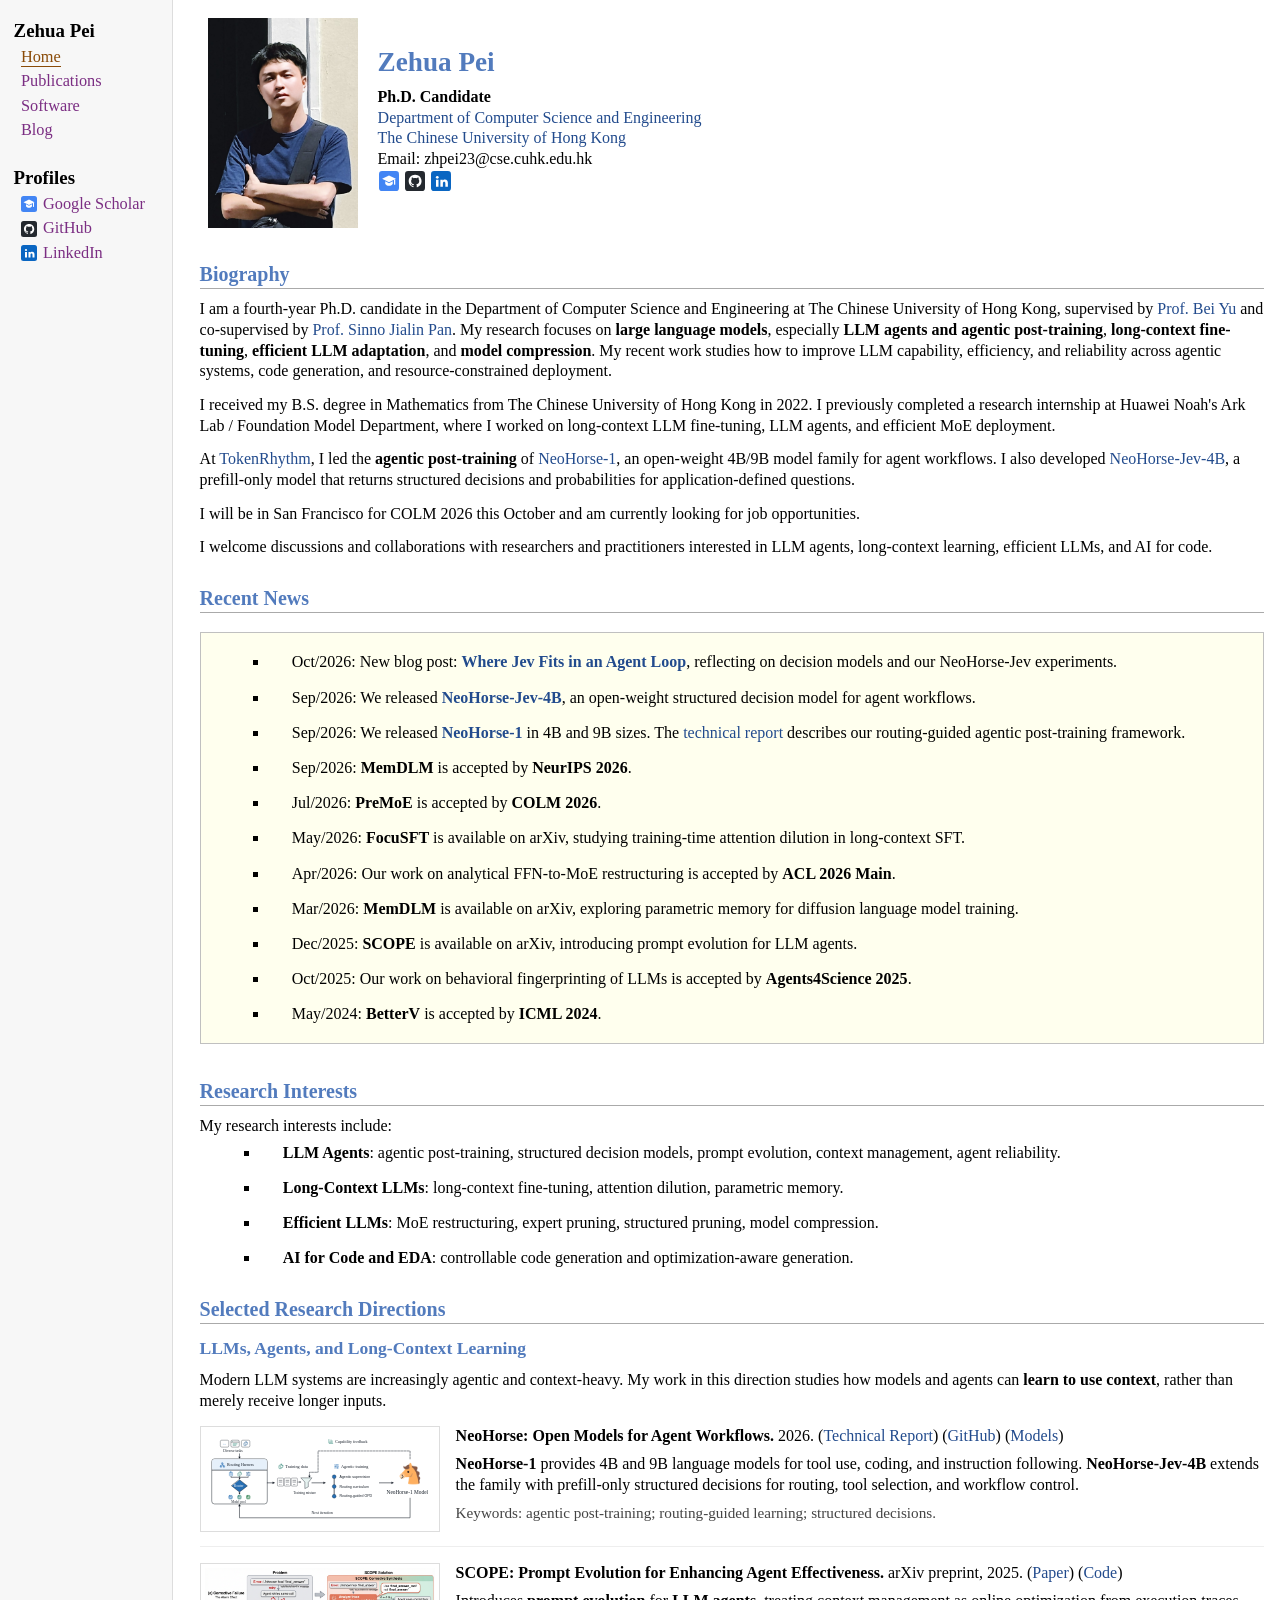
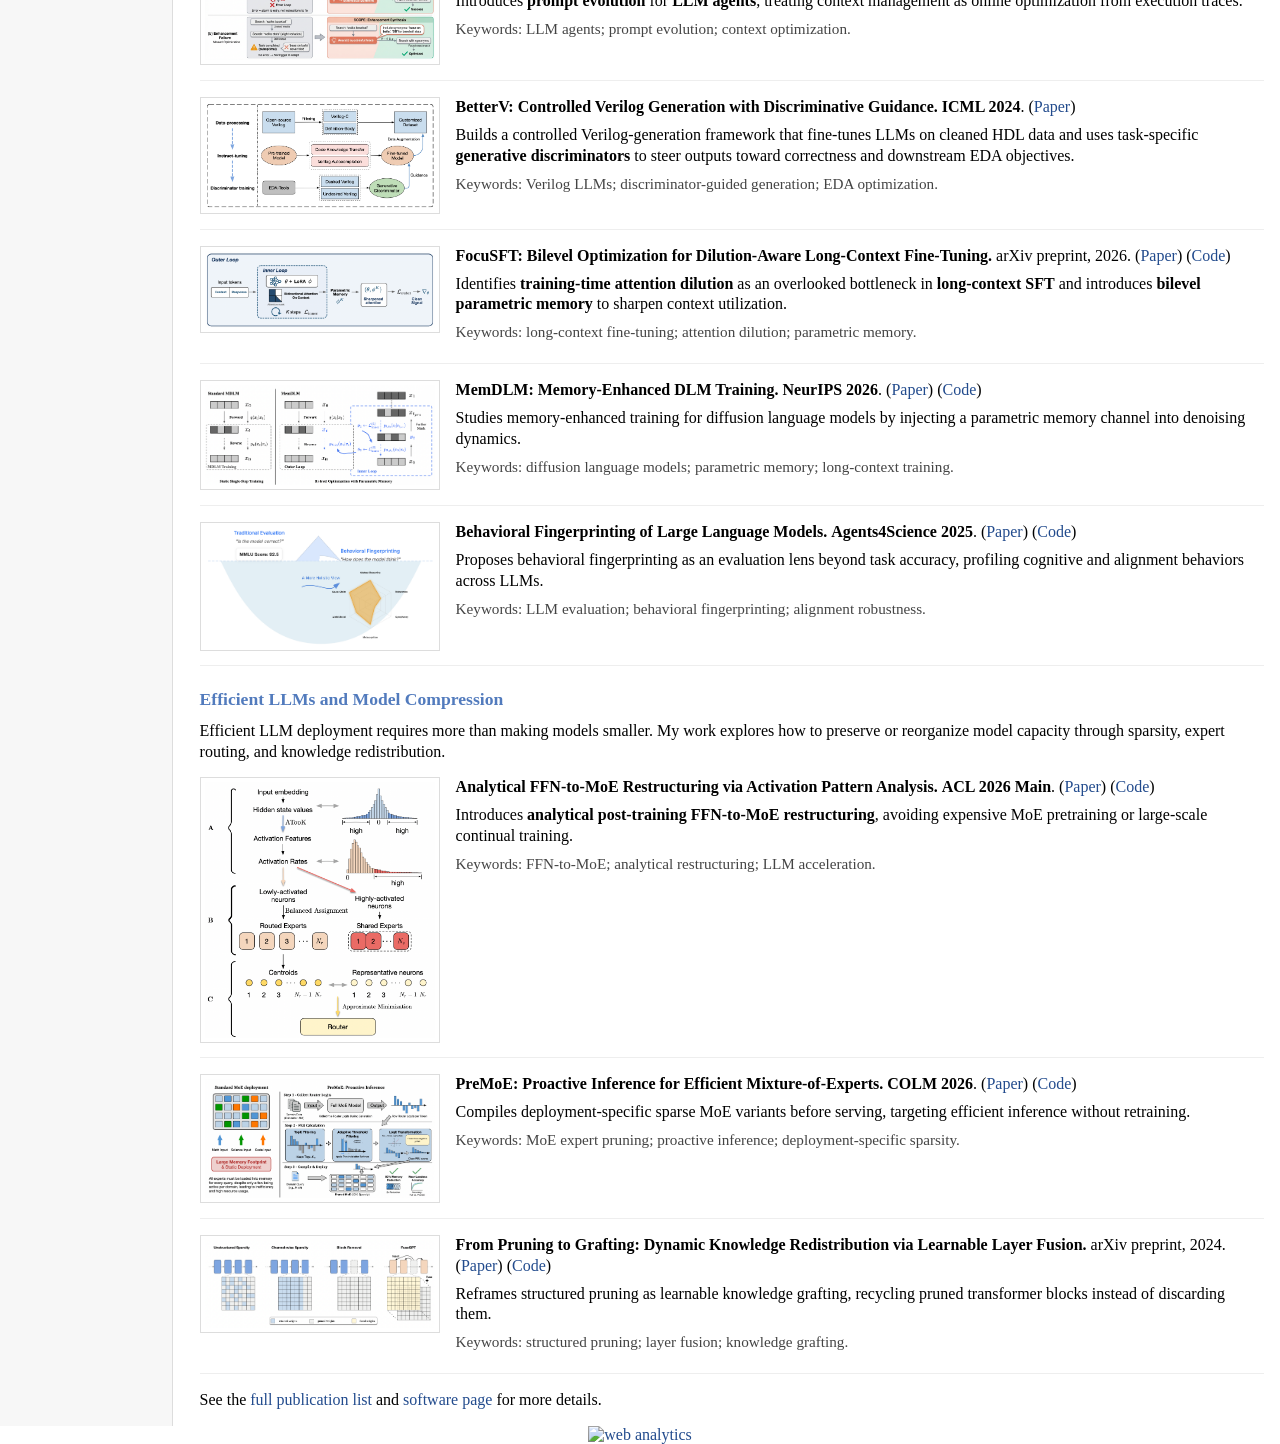
==== commit 299c3a7b: "Publish Jev agent-loop perspective on personal blog" ====
--- a/index.html
+++ b/index.html
@@ -22,6 +22,7 @@
 <div class="menu-item"><a href="index.html" class="current">Home</a></div>
 <div class="menu-item"><a href="publications.html">Publications</a></div>
 <div class="menu-item"><a href="software.html">Software</a></div>
+<div class="menu-item"><a href="blog.html">Blog</a></div>
 <div class="menu-category">Profiles</div>
 <div class="menu-item"><a href="https://scholar.google.com/citations?user=FjZurHkAAAAJ">Google&nbsp;Scholar</a></div>
 <div class="menu-item"><a href="https://github.com/JarvisPei">GitHub</a></div>
@@ -47,6 +48,8 @@
 <div class="infoblock">
 <div class="blockcontent">
 <ul>
+<li><p>Oct/2026: New blog post: <a href="blog/jev-agent-control-plane.html"><b>Where Jev Fits in an Agent Loop</b></a>, reflecting on decision models and our NeoHorse-Jev experiments.</p>
+</li>
 <li><p>Sep/2026: We released <a href="https://huggingface.co/TokenRhythm/NeoHorse-Jev-4B"><b>NeoHorse-Jev-4B</b></a>, an open-weight structured decision model for agent workflows.</p>
 </li>
 <li><p>Sep/2026: We released <a href="https://github.com/TokenRhythm/NeoHorse"><b>NeoHorse-1</b></a> in 4B and 9B sizes. The <a href="https://arxiv.org/abs/2609.08183">technical report</a> describes our routing-guided agentic post-training framework.</p>
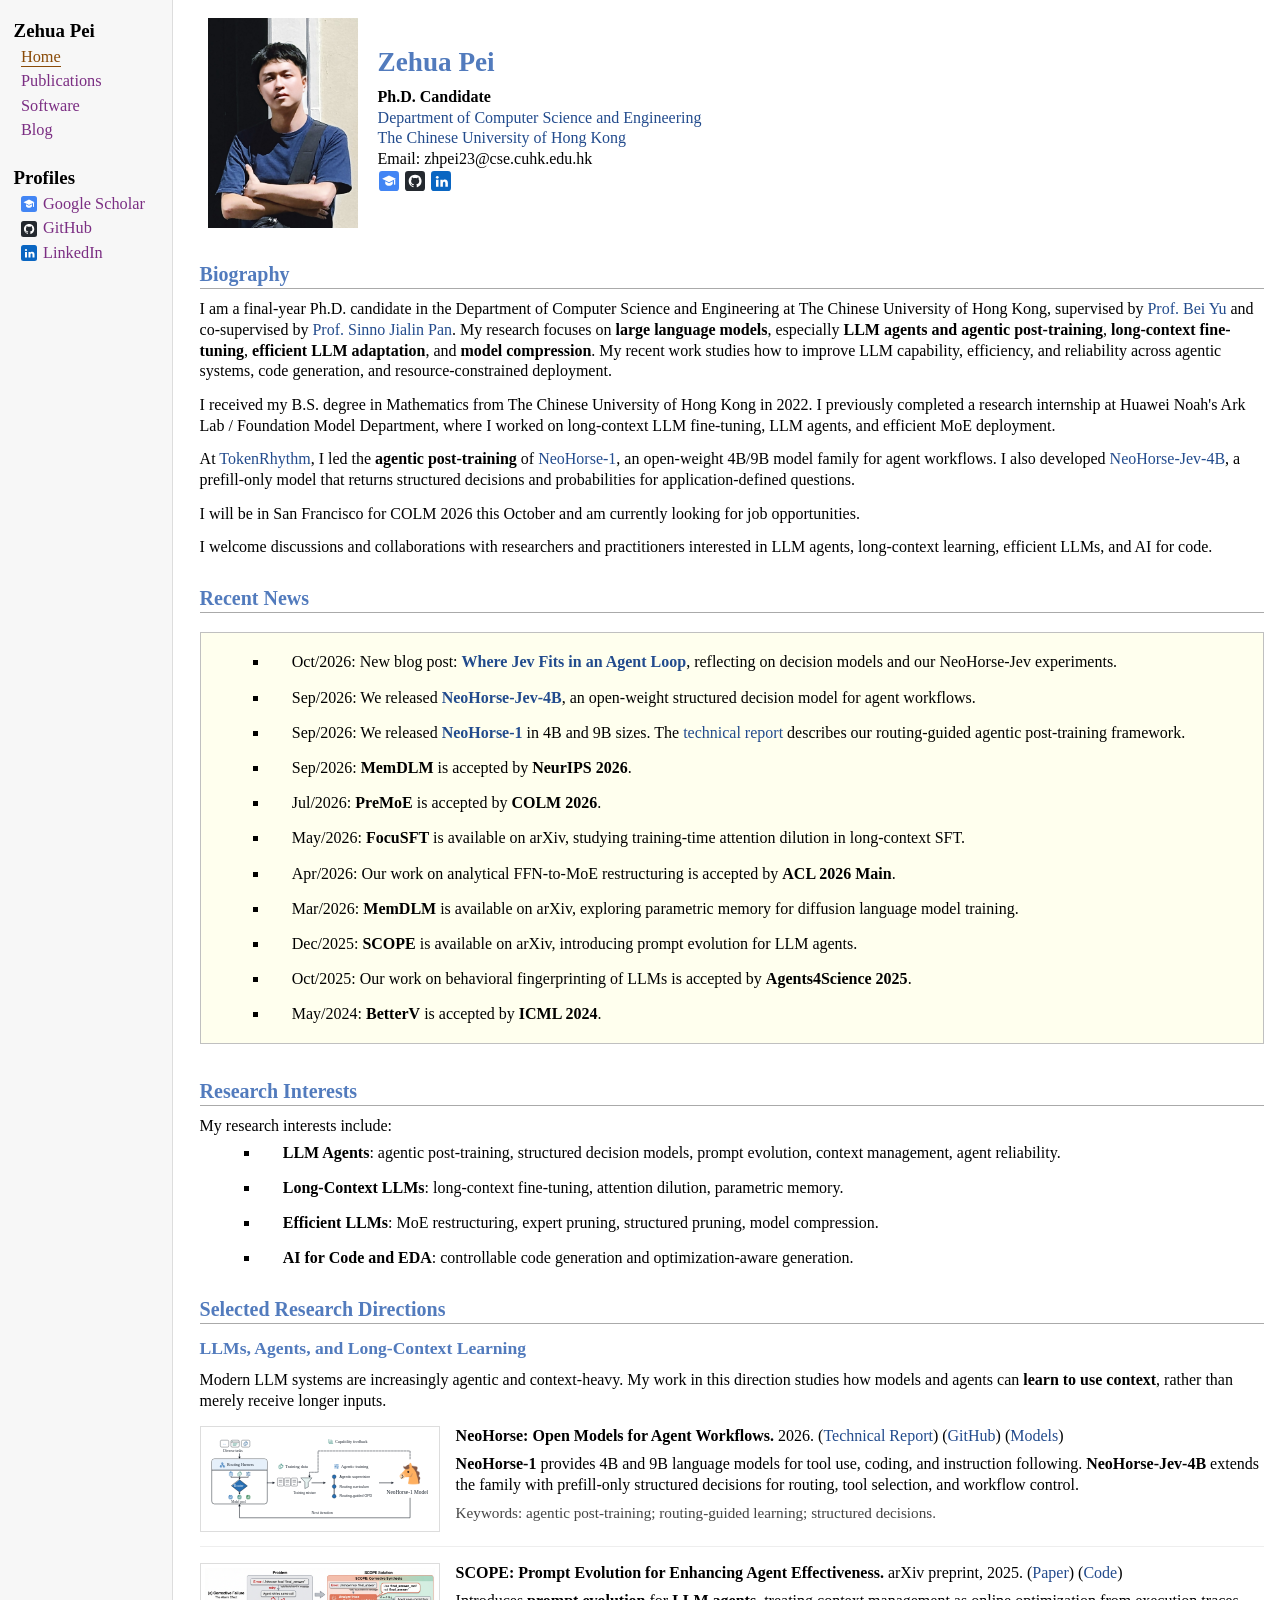
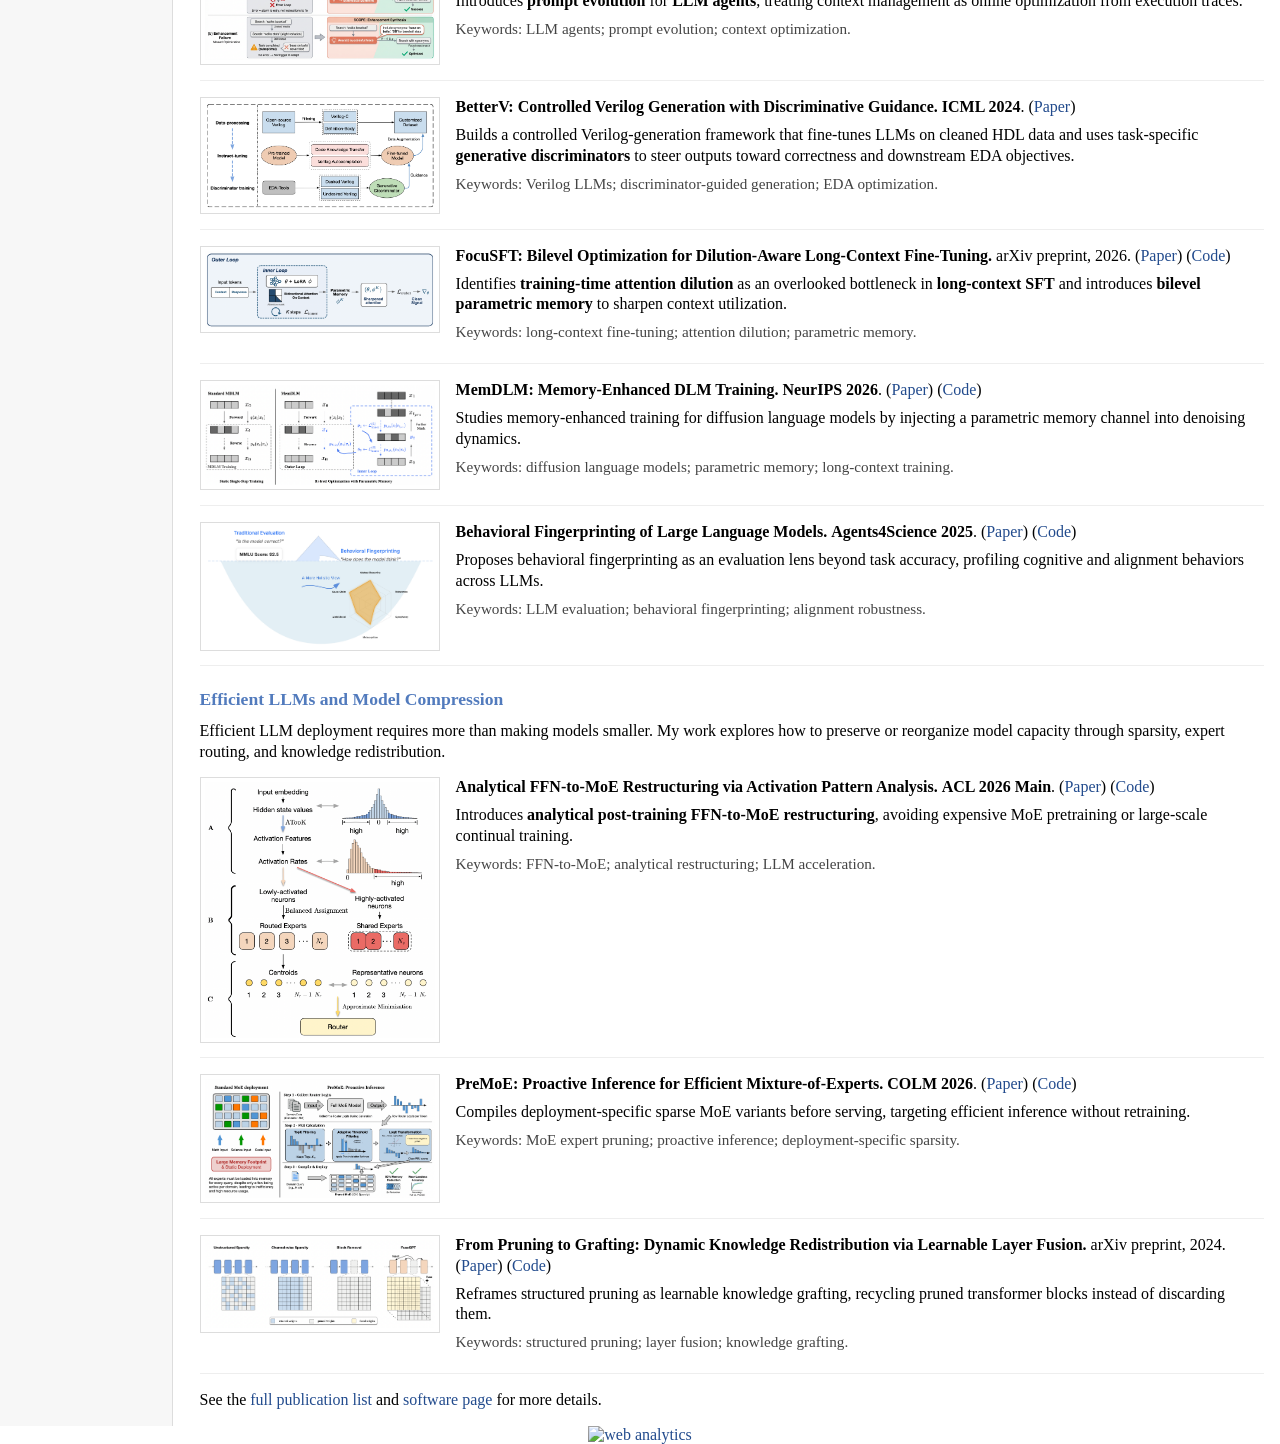
==== commit cfea9ac1: "Use final-year bio and display live software statistics" ====
--- a/index.html
+++ b/index.html
@@ -39,7 +39,7 @@
 <a href="https://scholar.google.com/citations?user=FjZurHkAAAAJ">Google Scholar</a> <a href="https://github.com/JarvisPei">GitHub</a> <a href="https://www.linkedin.com/in/zehua-pei-4798a21a7/">LinkedIn</a></p>
 </td></tr></table>
 <h2>Biography</h2>
-<p>I am a fourth-year Ph.D. candidate in the Department of Computer Science and Engineering at The Chinese University of Hong Kong, supervised by <a href="https://www.cse.cuhk.edu.hk/~byu/index.html">Prof. Bei Yu</a> and co-supervised by <a href="https://www.cse.cuhk.edu.hk/~sinnopan/">Prof. Sinno Jialin Pan</a>. My research focuses on <b>large language models</b>, especially <b>LLM agents and agentic post-training</b>, <b>long-context fine-tuning</b>, <b>efficient LLM adaptation</b>, and <b>model compression</b>. My recent work studies how to improve LLM capability, efficiency, and reliability across agentic systems, code generation, and resource-constrained deployment.</p>
+<p>I am a final-year Ph.D. candidate in the Department of Computer Science and Engineering at The Chinese University of Hong Kong, supervised by <a href="https://www.cse.cuhk.edu.hk/~byu/index.html">Prof. Bei Yu</a> and co-supervised by <a href="https://www.cse.cuhk.edu.hk/~sinnopan/">Prof. Sinno Jialin Pan</a>. My research focuses on <b>large language models</b>, especially <b>LLM agents and agentic post-training</b>, <b>long-context fine-tuning</b>, <b>efficient LLM adaptation</b>, and <b>model compression</b>. My recent work studies how to improve LLM capability, efficiency, and reliability across agentic systems, code generation, and resource-constrained deployment.</p>
 <p>I received my B.S. degree in Mathematics from The Chinese University of Hong Kong in 2022. I previously completed a research internship at Huawei Noah's Ark Lab / Foundation Model Department, where I worked on long-context LLM fine-tuning, LLM agents, and efficient MoE deployment.</p>
 <p>At <a href="https://huggingface.co/TokenRhythm">TokenRhythm</a>, I led the <b>agentic post-training</b> of <a href="https://github.com/TokenRhythm/NeoHorse">NeoHorse-1</a>, an open-weight 4B/9B model family for agent workflows. I also developed <a href="https://huggingface.co/TokenRhythm/NeoHorse-Jev-4B">NeoHorse-Jev-4B</a>, a prefill-only model that returns structured decisions and probabilities for application-defined questions.</p>
 <p>I will be in San Francisco for COLM 2026 this October and am currently looking for job opportunities.</p>
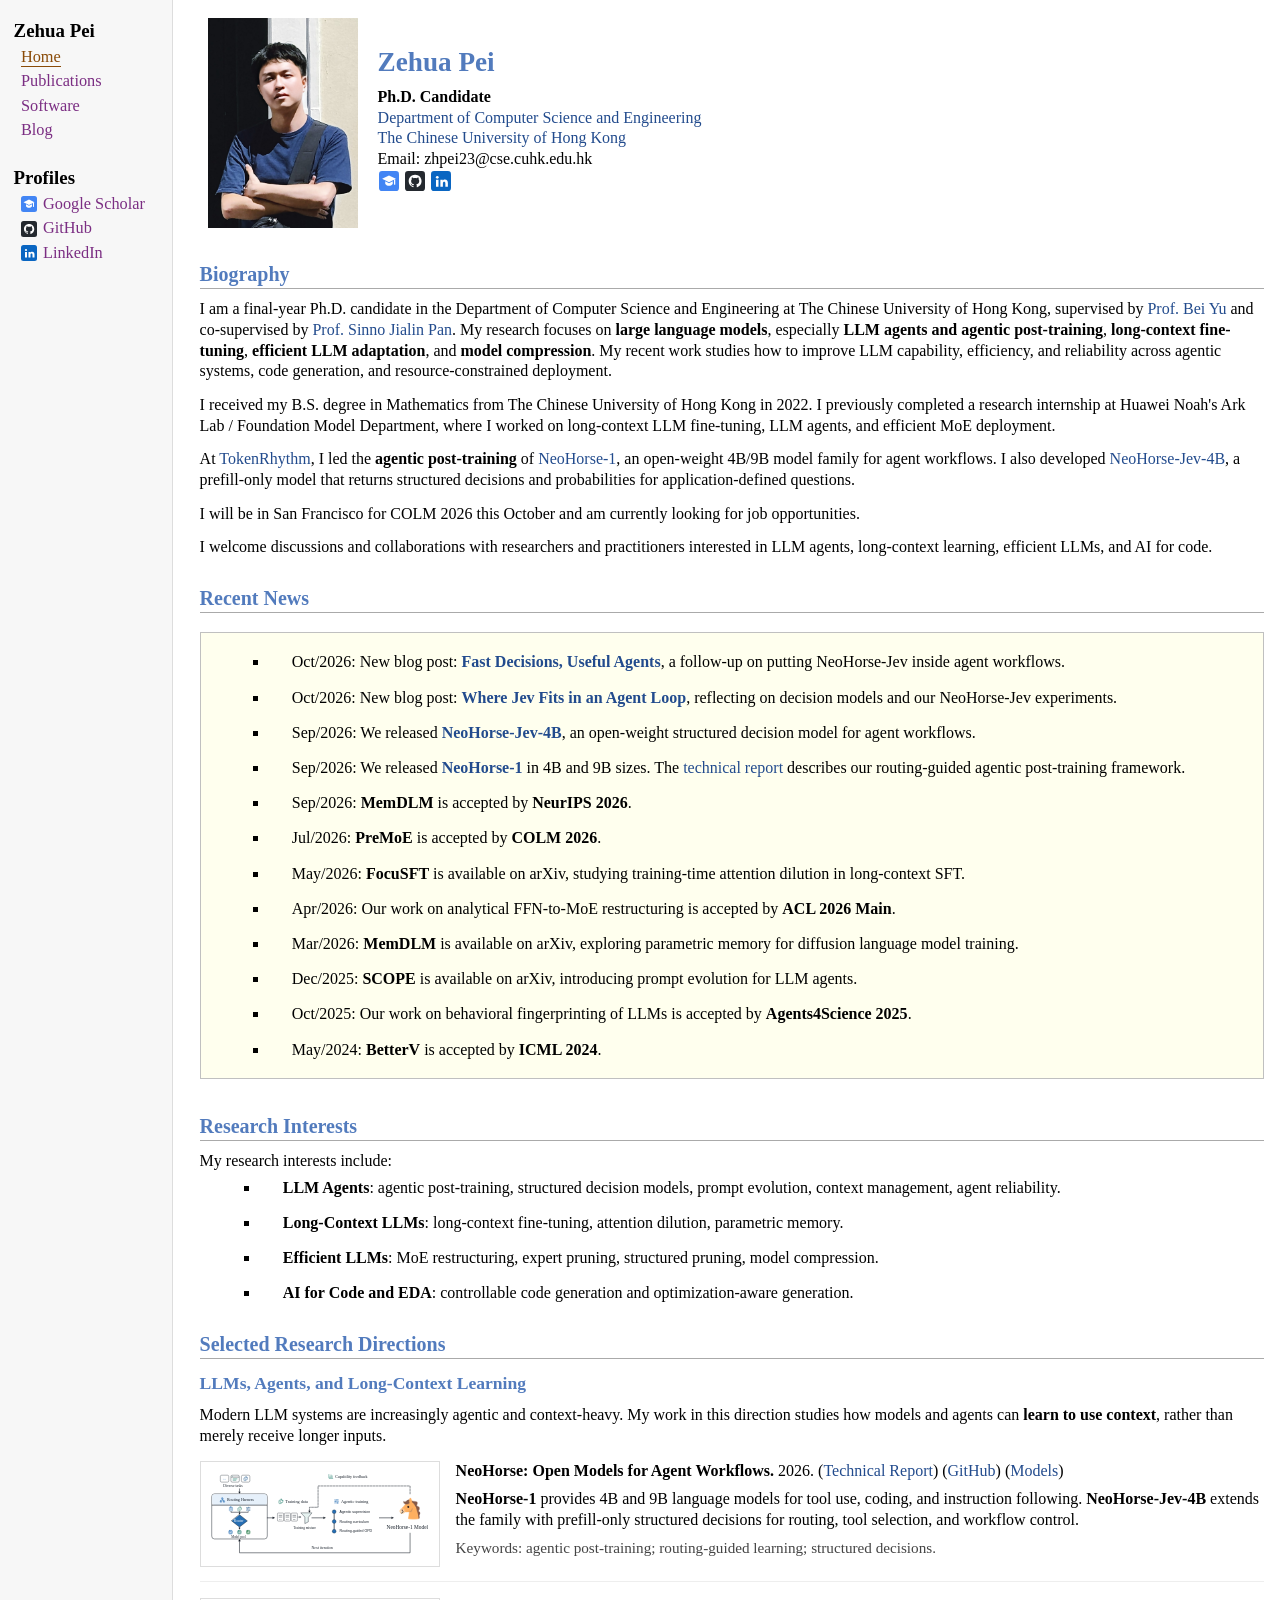
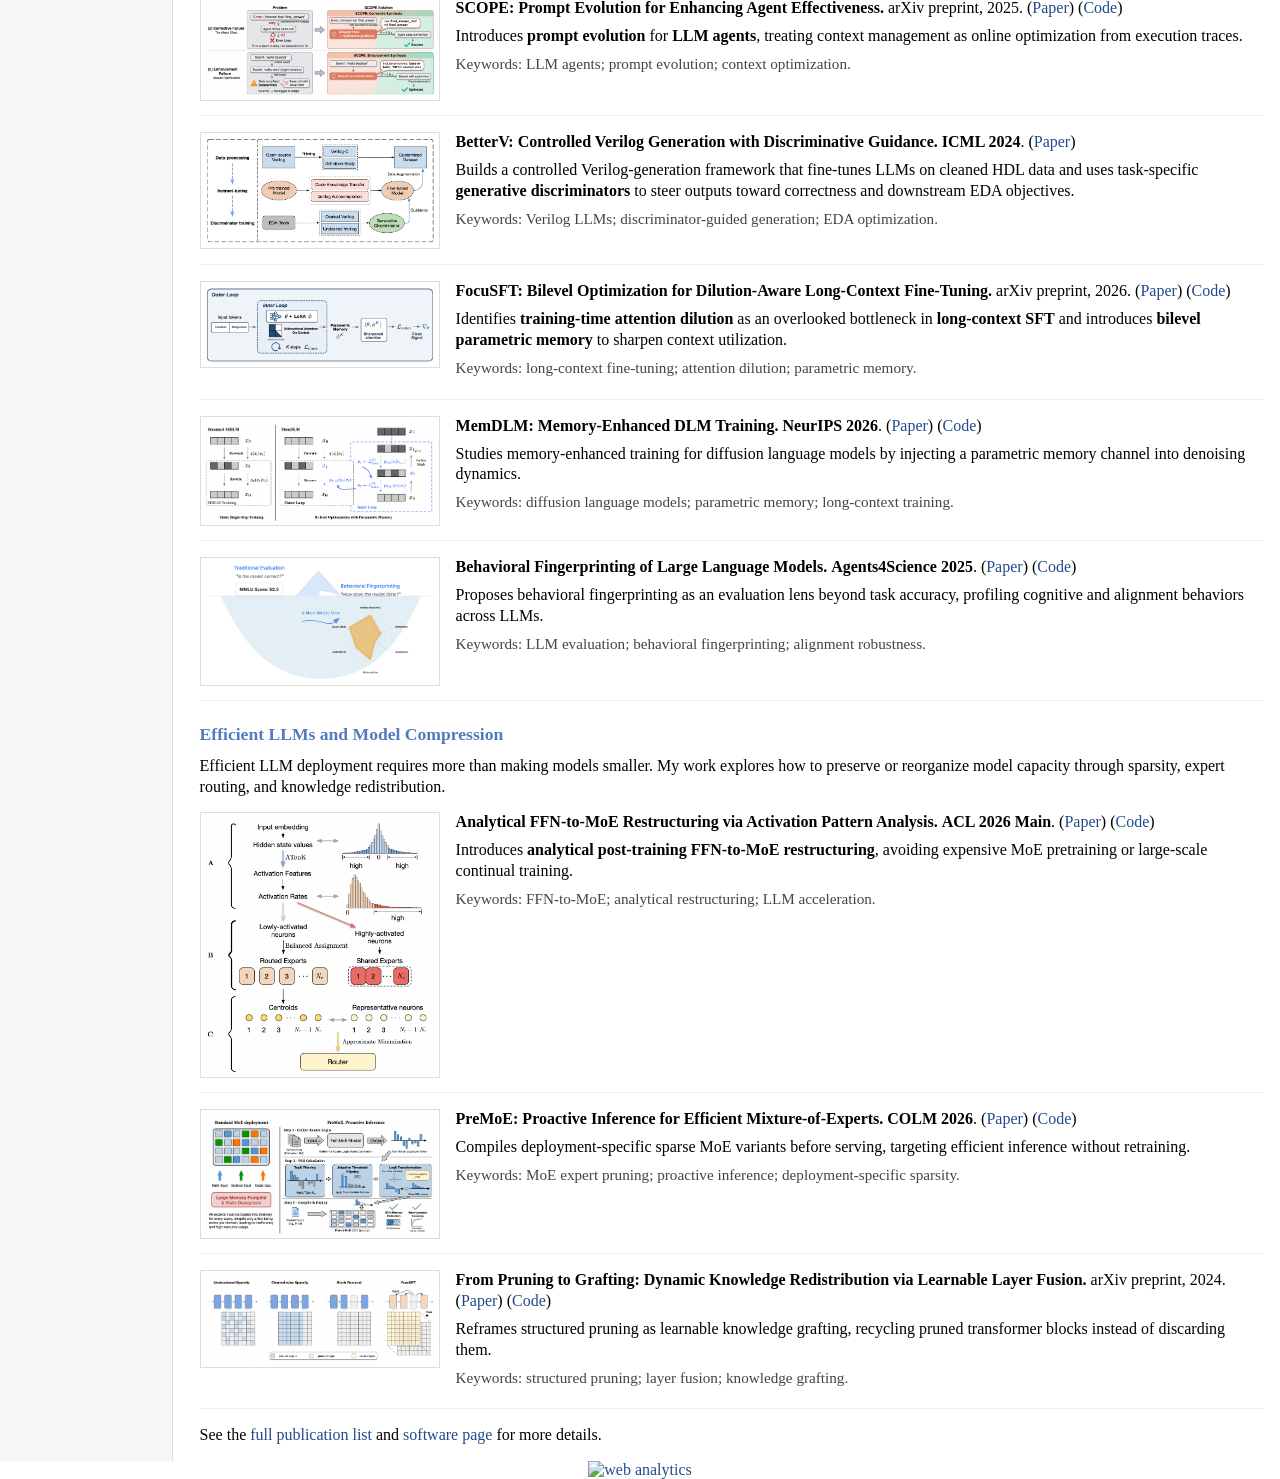
==== commit 87fa1553: "Publish second Jev essay on decisions and agent workflows" ====
--- a/index.html
+++ b/index.html
@@ -4,7 +4,35 @@
 <head>
 <meta name="generator" content="jemdoc, see http://jemdoc.jaboc.net/" />
 <meta name="keywords" content="Zehua Pei, CUHK-CSE" />
-<meta name="description" content="Zehua Pei's Homepage, CUHK-CSE" />
+<meta name="description" content="Zehua Pei, final-year Ph.D. candidate at CUHK. Research on LLM agents, agentic post-training, long-context learning, and efficient LLMs; NeoHorse and NeoHorse-Jev." />
+<link rel="canonical" href="https://jarvispei.github.io/" />
+<meta name="author" content="Zehua Pei" />
+<meta property="og:type" content="profile" />
+<meta property="og:title" content="Zehua Pei | LLM Agents and Agentic Post-Training | CUHK" />
+<meta property="og:description" content="Research, publications, software, and technical essays by Zehua Pei, a Ph.D. candidate at The Chinese University of Hong Kong." />
+<meta property="og:url" content="https://jarvispei.github.io/" />
+<meta property="og:image" content="https://jarvispei.github.io/zehua.jpg" />
+<script type="application/ld+json">
+{
+  "@context": "https://schema.org",
+  "@type": "ProfilePage",
+  "@id": "https://jarvispei.github.io/#profile",
+  "url": "https://jarvispei.github.io/",
+  "name": "Zehua Pei — Research and Projects",
+  "mainEntity": {
+    "@type": "Person",
+    "@id": "https://jarvispei.github.io/#person",
+    "name": "Zehua Pei",
+    "alternateName": ["裴泽华", "JarvisPei"],
+    "url": "https://jarvispei.github.io/",
+    "image": "https://jarvispei.github.io/zehua.jpg",
+    "jobTitle": "Ph.D. Candidate",
+    "affiliation": {"@type": "CollegeOrUniversity", "name": "The Chinese University of Hong Kong", "url": "https://www.cuhk.edu.hk/"},
+    "description": "Researcher working on LLM agents, agentic post-training, long-context learning, efficient LLM adaptation, and model compression.",
+    "sameAs": ["https://scholar.google.com/citations?user=FjZurHkAAAAJ", "https://github.com/JarvisPei", "https://www.linkedin.com/in/zehua-pei-4798a21a7/"]
+  }
+}
+</script>
 <meta http-equiv="Content-Type" content="text/html;charset=utf-8" />
 <link rel="stylesheet" href="jemdoc.css" type="text/css" />
 <link rel="shortcut icon" href="cuhk_logo.png" />
@@ -12,7 +40,7 @@
 <link rel="stylesheet" href="css/jemdoc2.css" type="text/css" />
 <link rel="stylesheet" href="css/myMiddle.css" type="text/css" />
 <script src="profile-links.js" type="text/javascript"></script>
-<title>Zehua Pei - The Chinese University of Hong Kong</title>
+<title>Zehua Pei | LLM Agents and Agentic Post-Training | CUHK</title>
 </head>
 <body>
 <table summary="Table for page layout." id="tlayout">
@@ -48,6 +76,8 @@
 <div class="infoblock">
 <div class="blockcontent">
 <ul>
+<li><p>Oct/2026: New blog post: <a href="blog/jev-fast-decisions-useful-agents.html"><b>Fast Decisions, Useful Agents</b></a>, a follow-up on putting NeoHorse-Jev inside agent workflows.</p>
+</li>
 <li><p>Oct/2026: New blog post: <a href="blog/jev-agent-control-plane.html"><b>Where Jev Fits in an Agent Loop</b></a>, reflecting on decision models and our NeoHorse-Jev experiments.</p>
 </li>
 <li><p>Sep/2026: We released <a href="https://huggingface.co/TokenRhythm/NeoHorse-Jev-4B"><b>NeoHorse-Jev-4B</b></a>, an open-weight structured decision model for agent workflows.</p>
